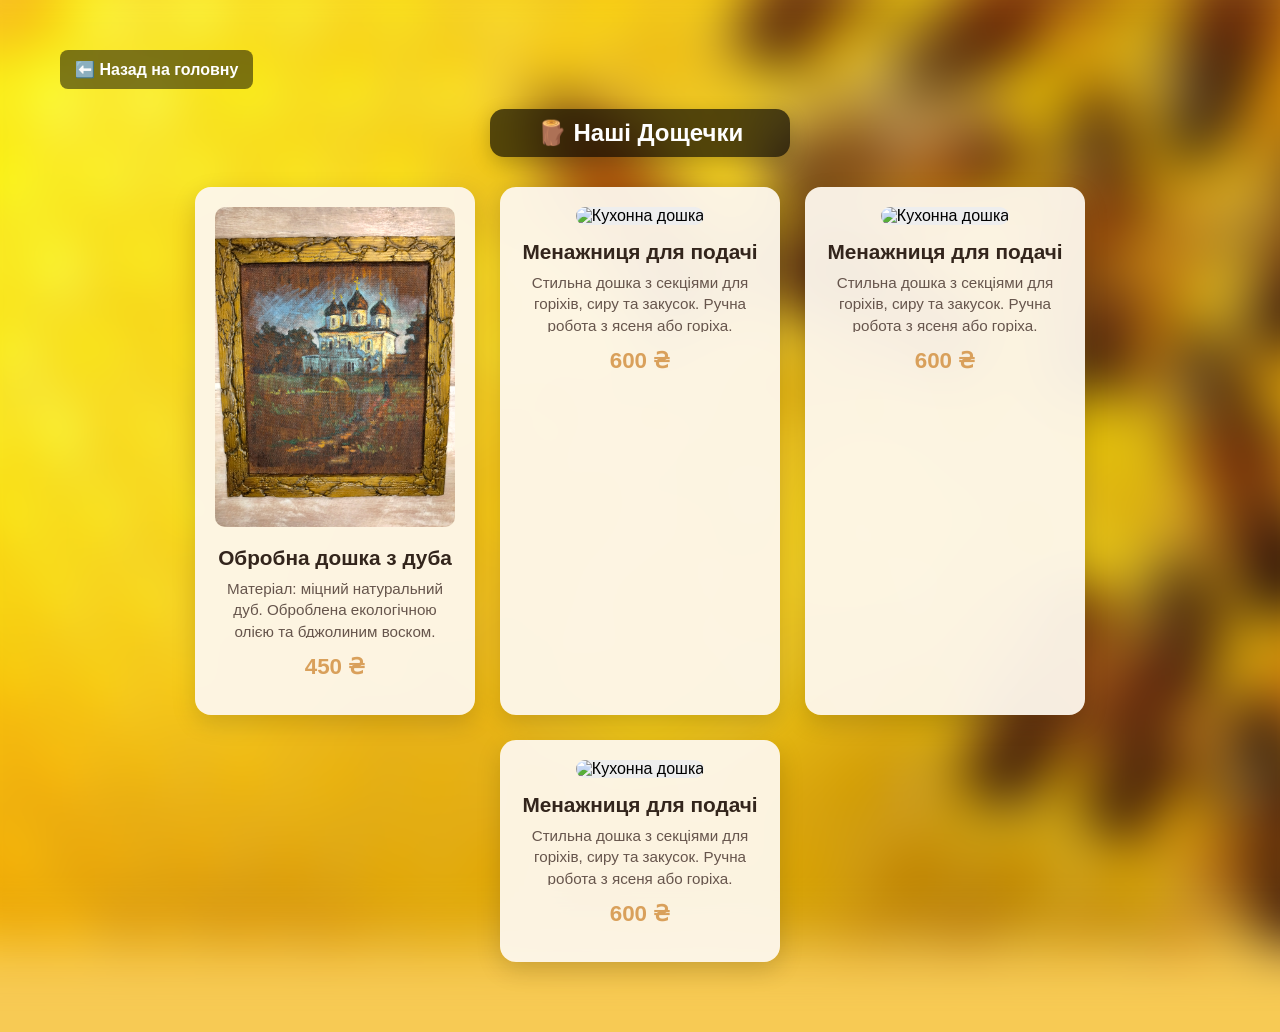
==== doshchechky.html @ 1853e490 "Add files via upload" ====
<!DOCTYPE html>
<html lang="uk">
<head>
    <meta charset="UTF-8">
    <meta name="viewport" content="width=device-width, initial-scale=1.0">
    <title>Дощечки — Майстерня Тата</title>
    <link rel="stylesheet" href="style.css">
</head>
<!-- Клас page-doshchechky підтягне правильний фон та заголовок -->
<body class="page-doshchechky">

    <div class="main-content-catalog">
        
        <!-- КНОПКА НАЗАД -->
        <div class="navigation-box">
            <a href="index.html" class="btn-back">⬅️ Назад на головну</a>
        </div>

        <!-- Заголовок сторінки -->
        <div class="title-container" style="margin: 20px auto;">
            <h1>🪵 Наші Дощечки</h1>
        </div>




        <!-- СЕТКА ДЛЯ ДОЩЕЧОК -->
        <div class="products-grid">
            
            <!-- КАРТОЧКА 1 -->
            <div class="product-card">
                <!-- Складуйте фотографії дощечок у вашу папку foto-kartin -->
                <img src="foto-kartin/k1.jpg" alt="Обробна дошка" class="product-img">
                <h3>Обробна дошка з дуба</h3>
                <p class="product-desc">Матеріал: міцний натуральний дуб. Оброблена екологічною олією та бджолиним воском. Розмір 30х20 см.</p>
                <div class="product-price">450 ₴</div>
            </div>



            <!-- КАРТОЧКА 2 -->
            <div class="product-card">
                <img src="foto-kartin/doshka2.jpg" alt="Кухонна дошка" class="product-img">
                <h3>Менажниця для подачі</h3>
                <p class="product-desc">Стильна дошка з секціями для горіхів, сиру та закусок. Ручна робота з ясеня або горіха.</p>
                <div class="product-price">600 ₴</div>
            </div>



            <!-- КАРТОЧКА 3 -->
            <div class="product-card">
                <img src="foto-kartin/doshka2.jpg" alt="Кухонна дошка" class="product-img">
                <h3>Менажниця для подачі</h3>
                <p class="product-desc">Стильна дошка з секціями для горіхів, сиру та закусок. Ручна робота з ясеня або горіха.</p>
                <div class="product-price">600 ₴</div>
            </div>


            <!-- КАРТОЧКА 4 -->
            <div class="product-card">
                <img src="foto-kartin/doshka2.jpg" alt="Кухонна дошка" class="product-img">
                <h3>Менажниця для подачі</h3>
                <p class="product-desc">Стильна дошка з секціями для горіхів, сиру та закусок. Ручна робота з ясеня або горіха.</p>
                <div class="product-price">600 ₴</div>
            </div>



        </div>

    </div>

</body>
</html>
---- style.css ----
/* Общие настройки для всего сайта */
body {
    font-family: Arial, sans-serif;
    margin: 0;
    padding: 20px;
    text-align: center;
    position: relative;
    min-height: 100vh;
    box-sizing: border-box;
    background-color: #f7ca54; 
}

/* МАГИЯ РАЗМЫТИЯ ПО БОКАМ: этот блок работает НА ВСЕХ страницах */
body::before {
    content: "";
    position: fixed;
    top: 0;
    left: 0;
    width: 100%;
    height: 100%;
    background-image: url('fon sayta2.jpg');
    background-size: cover;
    background-position: center;
    filter: blur(25px) brightness(0.8); 
    z-index: -2; 
    transform: scale(1.1); 
}

/* ИСПРАВЛЕНО: Добавляем слово body.page-main перед ::after.
   Теперь чёткая картинка по центру включится ТОЛЬКО на главной странице! */
body.page-main::after {
    content: "";
    position: fixed;
    top: 0;
    left: 50%;
    transform: translateX(-50%); 
    width: 100%; 
    height: 100%;
    background-image: url('fon sayta2.jpg');
    background-repeat: no-repeat;
    background-position: center top;
    background-size: contain; 
    z-index: -1; 
}



/* Контейнер для кнопок-категорий */
.categories-container {
    display: flex;
    flex-direction: column;
    align-items: center;
    gap: 15px; /* Отступы между кнопками */
    max-width: 400px;
    margin: 0 auto;
}

/* Красивый стиль для кнопок */
.btn-category {
    display: block;
    width: 100%;
    padding: 18px;
    background-color: #d9a05b; /* Приятный медово-деревянный цвет */
    color: white;
    text-decoration: none; /* Убираем подчеркивание текста */
    font-size: 1.2rem;
    font-weight: bold;
    border-radius: 12px;
    box-shadow: 0 4px 6px rgba(0,0,0,0.05);
    transition: background 0.2s; /* Плавное изменение цвета при наведении */
}

/* Эффект при наведении мышки на кнопку */
.btn-category:hover {
    background-color: #bf8543;
}

/* Общий контейнер для выравнивания */
.main-wrapper {
    display: flex;
    flex-direction: column;
    align-items: center;
    justify-content: center;
    min-height: 100vh;
    padding: 20px;
    box-sizing: border-box;
}

/* ОБЩИЙ СТИЛЬ ДЛЯ ПЛАШЕК И КНОПОК: Увеличили длину до 500px */
/* ЭТОТ БЛОК ТЕПЕРЬ ОТВЕЧАЕТ ТОЛЬКО ЗА ЧЕРНЫЕ ПЛАШКИ С ТЕКСТОМ */
.title-container, .subtitle-container {
    max-width: 450px; /* Оставляем плашкам с текстом их текущий размер */
    width: 100%;
    box-sizing: border-box;
}

/* А ЭТОТ НОВЫЙ БЛОК УПРАВЛЯЕТ ИСКЛЮЧИТЕЛЬНО ДЛИНОЙ КНОПОК! */
.categories-container {
    max-width: 200px; /* 👈 МЕНЯЙТЕ ЭТУ ЦИФРУ! Сделайте её больше или меньше, поменяется длина ТОЛЬКО у кнопок */
    width: 100%;
    box-sizing: border-box;
}


/* ПРЯМОКУТНИК 1: Для названия */
.title-container {
    background-color: rgba(0, 0, 0, 0.65);
    padding: 15px 25px;
    border-radius: 14px;
    margin-bottom: 12px; /* Небольшой отступ до второго прямоугольника */
    box-shadow: 0 6px 20px rgba(0, 0, 0, 0.2);
}

.title-container h1 {
    color: #ffffff;
    margin: 0;
    font-size: 2.4rem;
    text-align: center;
}

/* ПРЯМОКУТНИК 2: Для подписи */
.subtitle-container {
    background-color: rgba(0, 0, 0, 0.65);
    padding: 12px 20px;
    border-radius: 12px;
    margin-bottom: 30px; /* Отступ до начала кнопок */
    box-shadow: 0 6px 20px rgba(0, 0, 0, 0.2);
}

.subtitle-container p {
    color: #f1f1f1;
    margin: 0;
    font-size: 1.1rem;
    font-weight: normal;
    text-align: center;
}

/* Контейнер для кнопок */
.categories-container {
    display: flex;
    flex-direction: column;
    gap: 15px;
}

/* Кнопки тоже автоматически станут длиннее (500px) */
.btn-category {
    display: block;
    width: 100%;
    padding: 18px;
    background-color: rgba(217, 160, 91, 0.95);
    color: black;
    text-decoration: none;
    font-size: 1.2rem;
    font-weight: bold;
    border-radius: 12px;
    box-shadow: 0 4px 15px rgba(0,0,0,0.2);
    transition: transform 0.2s, background 0.2s;
    box-sizing: border-box;
    text-align: center;
}

.btn-category:hover {
    background-color: rgba(191, 133, 67, 1);
    transform: translateY(-2px);
}





/* --- СТИЛИ ДЛЯ СТРАНИЦ ТОВАРОВ --- */

/* Кнопка "Назад" */
.navigation-box {
    max-width: 1200px; /* 👈 Сделали рамку широкой (такой же, как у сетки с картинами) */
    width: 100%;       /* Растягиваем на всю доступную ширину */
    margin: 10px auto; /* Центрируем саму широкую рамку */
    padding: 0 20px;   /* Добавляем небольшой отступ от самого края экрана, чтобы кнопка не прилипала к монитору */
    text-align: left;  /* Прижимает кнопку к самому левому краю этой широкой рамки */
    box-sizing: border-box;
}

.btn-back {
    display: inline-block;
    color: #ffffff;
    text-decoration: none;
    font-weight: bold;
    background-color: rgba(0, 0, 0, 0.5);
    padding: 10px 15px;
    border-radius: 8px;
    transition: background 0.2s;
}
.btn-back:hover {
    background-color: rgba(0, 0, 0, 0.8);
}

/* Сетка для карточек товаров */
.products-grid {
    display: flex;
    justify-content: center;
    gap: 25px;
    flex-wrap: wrap; /* Если карточки не влезут в один ряд, они красиво перенесутся ниже */
    max-width: 1200px;
    margin: 30px auto;
    padding: 0 20px;
}

/* Сама карточка товара */
.product-card {
    background-color: rgba(253, 247, 237, 0.95); /* Белая подложка для читаемости текста */
    border-radius: 16px;
    padding: 20px;
    width: 280px;
    box-shadow: 0 8px 24px rgba(0,0,0,0.15);
    text-align: center;
    box-sizing: border-box;
}

/* Фотография внутри карточки */
.product-img {
    width: 100%;
    height: 320px;
    object-fit: cover; /* Обрезает фото под один размер, чтобы карточки не плясают по высоте */
    border-radius: 10px;
    background-color: #eee; /* Серый фон, пока картинка не загрузилась */
}

.product-card h3 {
    color: #33251c;
    margin: 15px 0 8px 0;
    font-size: 1.3rem;
}

.product-desc {
    color: #66554c;
    font-size: 0.95rem;
    line-height: 1.4;
    height: 60px; /* Фиксированная высота для описания, чтобы кнопки были на одном уровне */
    overflow: hidden;
    margin: 0 0 15px 0;
}

.product-price {
    font-size: 1.4rem;
    font-weight: bold;
    color: #d9a05b; /* Наш фирменный медовый цвет для цены */
    margin-bottom: 15px;
}

/* Кнопка заказа в карточке */
.btn-order {
    display: block;
    background-color: #24a1de; /* Цвет Telegram */
    color: white;
    padding: 12px;
    text-decoration: none;
    border-radius: 8px;
    font-weight: bold;
    box-shadow: 0 4px 10px rgba(36, 161, 222, 0.3);
    transition: background 0.2s;
}
.btn-order:hover {
    background-color: #1d82b5;
}

/* --- НАСТРОЙКА ПОЛНОСТЬЮ РАЗМЫТОГО ФОНА ДЛЯ КАТАЛОГА --- */

/* Делаем фон сплошным для страницы каталога */
body.page-catalog {
    background: #1a0f00; /* Темная подложка на случай долгой загрузки */
    margin: 0;
    padding: 0;
}

/* Создаем отдельный слой для размытия, который точно сработает везде */
body.page-catalog::before {
    content: "";
    position: fixed;
    top: 0;
    left: 0;
    width: 100%;
    height: 100%;
    background-image: url('fon sayta2.jpg'); /* 🌟 ПОСТАВЬТЕ СЮДА ТОЧНОЕ ИМЯ ВАШЕЙ КАРТИНКИ (bg.jpg или другое) */
    background-size: cover;
    background-position: center;
    background-repeat: no-repeat;
    filter: blur(20px) brightness(0.7); /* 100% размытие на всю страницу! */
    z-index: -1;
    transform: scale(1.1); /* Убирает белые края по бокам экрана */
}

/* Контейнер для контента каталога */
.main-content-catalog {
    position: relative;
    z-index: 1;
    min-height: 100vh;
    padding: 20px;
    box-sizing: border-box;
}

/* --- СВЕТЛЫЙ ФОН ДЛЯ ВСЕХ КАТАЛОГОВ СРАЗУ --- */
body.page-catalog::before,
body.page-vulyky::before,
body.page-svichky::before,
body.page-doshchechky::before,
body.page-med::before {
    /* Ставим тот же уровень яркости, который вам понравился в картинах */
    filter: blur(25px) brightness(1.0); 
}

/* НАСТРОЙКА ЗАГОЛОВКОВ ДЛЯ ВСЕХ СТРАНИЦ ТОВАРОВ (Картины, Вулики, Свечи и т.д.) */

/* 1. Управляем размером чёрной рамки вокруг надписи на всех страницах */
.page-catalog .title-container,
.page-vulyky .title-container,
.page-svichky .title-container,
.page-doshchechky .title-container,
.page-med .title-container {
    max-width: 300px;       /* ⬅️ Изменяйте эту цифру (было 450px), чтобы сделать чёрную рамку ещё короче */
    padding: 10px 18px;     /* ⬅️ Первая цифра (10px) делает плашку тоньше по высоте */
}

/* 2. Управляем размером самих букв внутри этой рамки */
.page-catalog .title-container h1,
.page-vulyky .title-container h1,
.page-svichky .title-container h1,
.page-doshchechky .title-container h1,
.page-med .title-container h1 {
    font-size: 1.5rem;      /* ⬅️ Изменяйте эту цифру (было 2rem), чтобы сделать буквы больше или меньше */
}
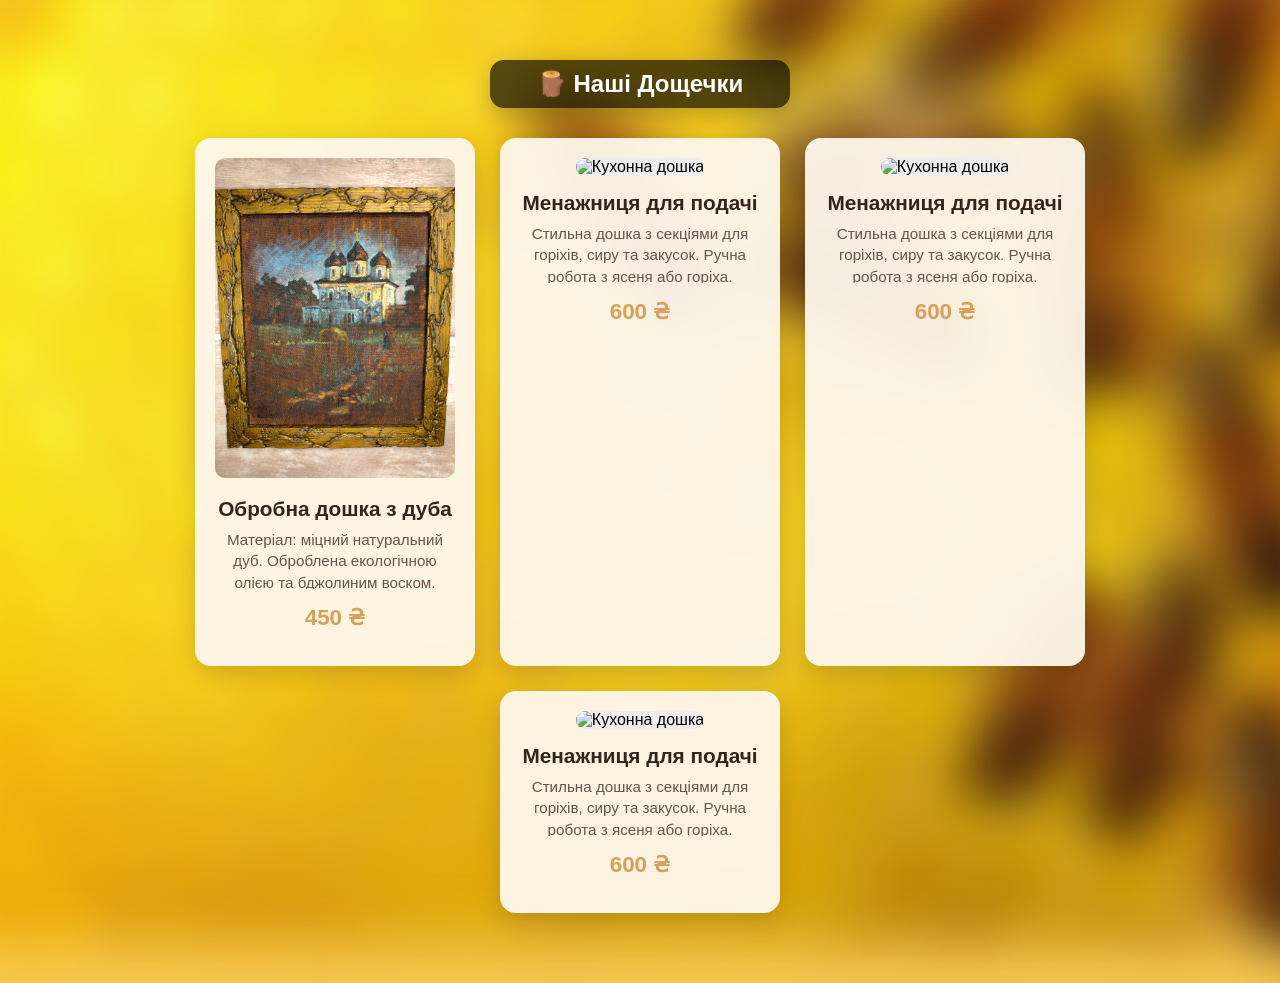
==== commit e8ac056a: "Add files via upload" ====
--- a/doshchechky.html
+++ b/doshchechky.html
@@ -3,7 +3,7 @@
 <head>
     <meta charset="UTF-8">
     <meta name="viewport" content="width=device-width, initial-scale=1.0">
-    <title>Дощечки — Майстерня Тата</title>
+    <title>Дощечки</title>
     <link rel="stylesheet" href="style.css">
 </head>
 <!-- Клас page-doshchechky підтягне правильний фон та заголовок -->
@@ -11,11 +11,7 @@
 
     <div class="main-content-catalog">
         
-        <!-- КНОПКА НАЗАД -->
-        <div class="navigation-box">
-            <a href="index.html" class="btn-back">⬅️ Назад на головну</a>
-        </div>
-
+        
         <!-- Заголовок сторінки -->
         <div class="title-container" style="margin: 20px auto;">
             <h1>🪵 Наші Дощечки</h1>
--- a/style.css
+++ b/style.css
@@ -170,29 +170,7 @@
 
 /* --- СТИЛИ ДЛЯ СТРАНИЦ ТОВАРОВ --- */
 
-/* Кнопка "Назад" */
-.navigation-box {
-    max-width: 1200px; /* 👈 Сделали рамку широкой (такой же, как у сетки с картинами) */
-    width: 100%;       /* Растягиваем на всю доступную ширину */
-    margin: 10px auto; /* Центрируем саму широкую рамку */
-    padding: 0 20px;   /* Добавляем небольшой отступ от самого края экрана, чтобы кнопка не прилипала к монитору */
-    text-align: left;  /* Прижимает кнопку к самому левому краю этой широкой рамки */
-    box-sizing: border-box;
-}
-
-.btn-back {
-    display: inline-block;
-    color: #ffffff;
-    text-decoration: none;
-    font-weight: bold;
-    background-color: rgba(0, 0, 0, 0.5);
-    padding: 10px 15px;
-    border-radius: 8px;
-    transition: background 0.2s;
-}
-.btn-back:hover {
-    background-color: rgba(0, 0, 0, 0.8);
-}
+
 
 /* Сетка для карточек товаров */
 .products-grid {
@@ -329,3 +307,152 @@
     font-size: 1.5rem;      /* ⬅️ Изменяйте эту цифру (было 2rem), чтобы сделать буквы больше или меньше */
 }
 
+
+
+/* БЛОК КОНТАКТІВ НА ГОЛОВНІЙ СТОРІНЦІ */
+.contacts-container {
+    background-color: rgba(0, 0, 0, 0.65); /* Така ж прозора чорна плашка */
+    padding: 20px;
+    border-radius: 14px;
+    margin-top: 35px; /* Відступ зверху від кнопок */
+    box-shadow: 0 6px 20px rgba(0, 0, 0, 0.2);
+    max-width: 500px; /* Така ж довжина, як у заголовків */
+    width: 100%;
+    box-sizing: border-box;
+    text-align: center;
+}
+
+/* Заголовок "Наші контакти" */
+.contacts-container h2 {
+    color: #ffffff;
+    margin: 0 0 15px 0;
+    font-size: 1.5rem;
+}
+
+/* Кожен рядок контакту */
+.contact-item {
+    color: #f1f1f1;
+    font-size: 1.1rem;
+    margin-bottom: 10px;
+}
+
+.contact-item:last-child {
+    margin-bottom: 0; /* Прибираємо відступ у останнього рядка */
+}
+
+/* Стилі для клікабельних посилань (телефон, тг, інста) */
+.contact-item a {
+    color: #f7ca54; /* Красивий медовий колір для посилань, щоб виділялися */
+    text-decoration: none;
+    font-weight: bold;
+    transition: color 0.2s;
+    margin-left: 5px;
+}
+
+.contact-item a:hover {
+    color: #ffffff; /* При наведенні мишкою посилання ставатиме білим */
+}
+
+/* Адаптація блоку контактів для телефонів */
+@media (max-width: 600px) {
+    .contacts-container {
+        margin-top: 25px;
+        padding: 15px;
+    }
+    .contacts-container h2 {
+        font-size: 1.3rem;
+    }
+    .contact-item {
+        font-size: 0.95rem;
+    }
+}
+
+
+/* НАСТРОЙКА РАЗМЕРА ИМЕННО ДЛЯ ЗАГОЛОВКА КАРТИН */
+
+/* 1. Меням длину и высоту чёрной прозрачной рамки */
+.page-catalog .title-container {
+    max-width: 550px;      /* ⬅️ Изменяйте цифру, чтобы сделать рамку длиннее или короче именно в картинах */
+    padding: 14px 22px;    /* ⬅️ Первая цифра (14px) — это высота от букв до верхнего/нижнего края плашки */
+}
+
+/* 2. Меняем размер букв внутри этой рамки */
+.page-catalog .title-container h1 {
+    font-size: 1.6rem;     /* ⬅️ Изменяйте цифру (например, 1.4rem или 1.9rem), чтобы настроить размер шрифта */
+}
+
+
+
+
+
+
+
+/* ==========================================================
+   📱 КУСОЧЕК КОДА ДЛЯ МОБИЛЬНЫХ ТЕЛЕФОНОВ
+   ========================================================== */
+
+@media (max-width: 600px) {
+    
+    /* 1. ЧИНЯМ ФОН НА ГЛАВНОЙ СТРАНИЦЕ */
+    body.page-main::after {
+        background-position: center center;
+        background-size: cover;
+    }
+
+    /* 2. НАСТРОЙКА СЕТКИ ТОВАРОВ */
+    .products-grid {
+        gap: 12px; /* Чуть увеличили зазор для аккуратности */
+        padding: 0 10px;
+    }
+
+    /* 3. КАРТОЧКА ТОВАРA (Сделали длиннее и убрали жесткие ограничения) */
+    .product-card {
+        width: calc(50% - 6px); 
+        padding: 10px; 
+        border-radius: 12px;
+        display: flex;
+        flex-direction: column;
+        justify-content: space-between; /* Выталкивает цену вниз, чтобы карточки были одной высоты */
+        box-sizing: border-box;
+    }
+
+    /* 4. ФОТОГРАФИЯ БЕЗ ОБРЕЗКИ */
+    .product-img {
+        width: 100%;
+        height: auto; /* 🌟 ИСПРАВЛЕНО: Высота подстроится сама, картинка НЕ будет обрезаться! */
+        max-height: 150px; /* Защита, чтобы слишком вертикальное фото не растянуло карточку на весь экран */
+        object-fit: contain; /* Картинка сжимается и показывается ПОЛНОСТЬЮ */
+        background-color: #fcfaf7; /* Светлый фон по бокам, если фото квадратное или узкое */
+    }
+
+    /* 5. ТЕКСТ БОЛЬШЕ НЕ ОБРЕЗАЕТСЯ */
+    .product-card h3 {
+        font-size: 0.95rem; 
+        margin: 10px 0 6px 0;
+        
+        /* 🌟 ИСПРАВЛЕНО: Убираем скрытие текста. Теперь длинное название переносится на новую строчку! */
+        white-space: normal; 
+        overflow: visible;
+        text-overflow: clip;
+        line-height: 1.2;
+    }
+
+    .product-desc {
+        font-size: 0.75rem; 
+        color: #66554c;
+        line-height: 1.3;
+        
+        /* 🌟 ИСПРАВЛЕНО: Увеличили высоту под описание и разрешили тексту дышать */
+        height: auto; 
+        min-height: 55px; /* Минимальная высота, чтобы карточки не плясали */
+        overflow: visible; 
+        margin-bottom: 10px;
+    }
+
+    /* 6. ЦЕНА */
+    .product-price {
+        font-size: 1.1rem;
+        margin-top: auto; /* Прижимает цену строго к нижнему краю карточки */
+        margin-bottom: 5px;
+    }
+}
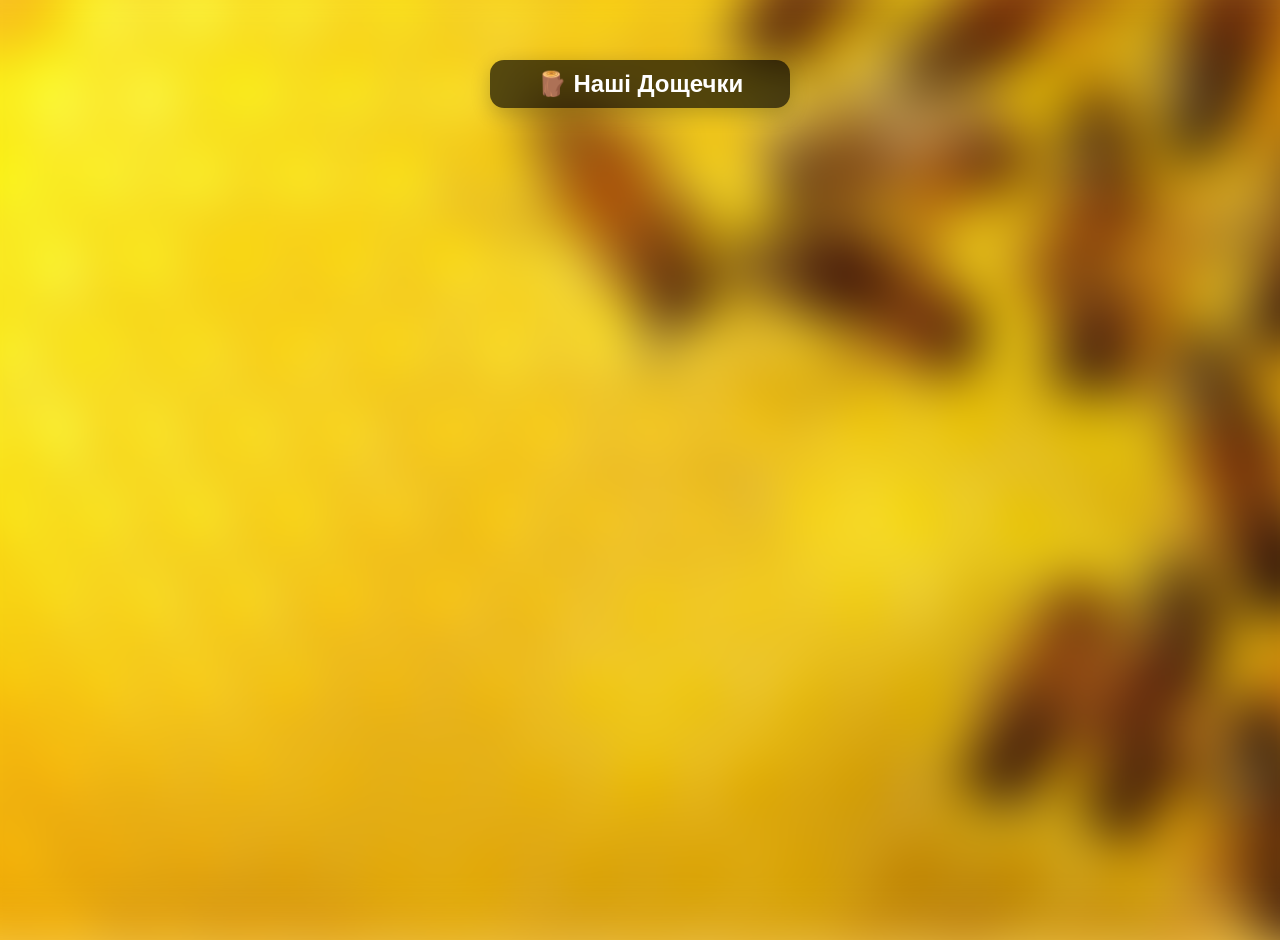
==== commit 3b5bec1d: "Add files via upload" ====
--- a/doshchechky.html
+++ b/doshchechky.html
@@ -22,45 +22,10 @@
 
         <!-- СЕТКА ДЛЯ ДОЩЕЧОК -->
         <div class="products-grid">
-            
-            <!-- КАРТОЧКА 1 -->
-            <div class="product-card">
-                <!-- Складуйте фотографії дощечок у вашу папку foto-kartin -->
-                <img src="foto-kartin/k1.jpg" alt="Обробна дошка" class="product-img">
-                <h3>Обробна дошка з дуба</h3>
-                <p class="product-desc">Матеріал: міцний натуральний дуб. Оброблена екологічною олією та бджолиним воском. Розмір 30х20 см.</p>
-                <div class="product-price">450 ₴</div>
-            </div>
+        
 
 
-
-            <!-- КАРТОЧКА 2 -->
-            <div class="product-card">
-                <img src="foto-kartin/doshka2.jpg" alt="Кухонна дошка" class="product-img">
-                <h3>Менажниця для подачі</h3>
-                <p class="product-desc">Стильна дошка з секціями для горіхів, сиру та закусок. Ручна робота з ясеня або горіха.</p>
-                <div class="product-price">600 ₴</div>
-            </div>
-
-
-
-            <!-- КАРТОЧКА 3 -->
-            <div class="product-card">
-                <img src="foto-kartin/doshka2.jpg" alt="Кухонна дошка" class="product-img">
-                <h3>Менажниця для подачі</h3>
-                <p class="product-desc">Стильна дошка з секціями для горіхів, сиру та закусок. Ручна робота з ясеня або горіха.</p>
-                <div class="product-price">600 ₴</div>
-            </div>
-
-
-            <!-- КАРТОЧКА 4 -->
-            <div class="product-card">
-                <img src="foto-kartin/doshka2.jpg" alt="Кухонна дошка" class="product-img">
-                <h3>Менажниця для подачі</h3>
-                <p class="product-desc">Стильна дошка з секціями для горіхів, сиру та закусок. Ручна робота з ясеня або горіха.</p>
-                <div class="product-price">600 ₴</div>
-            </div>
-
+            
 
 
         </div>
--- a/style.css
+++ b/style.css
@@ -201,6 +201,8 @@
     object-fit: cover; /* Обрезает фото под один размер, чтобы карточки не плясают по высоте */
     border-radius: 10px;
     background-color: #eee; /* Серый фон, пока картинка не загрузилась */
+
+    cursor: pointer; 
 }
 
 .product-card h3 {
@@ -384,6 +386,125 @@
 
 
 
+/* БЛОК ИНФОРМАЦИИ НА СТРАНИЦЕ КАРТИН */
+.info-container {
+    background-color: rgba(0, 0, 0, 0.65); /* Черная прозрачная плашка */
+    padding: 15px 20px;
+    border-radius: 14px;
+    max-width: 550px; /* Сделали чуть шире заголовка, чтобы текст красиво ложился */
+    width: 100%;
+    margin: 0 auto 30px auto; /* Центрируем и делаем отступ снизу до карточек товаров */
+    box-shadow: 0 6px 20px rgba(0, 0, 0, 0.2);
+    box-sizing: border-box;
+    text-align: left; /* Текст внутри плашки выравниваем по левому краю для удобства чтения */
+}
+
+/* Настройка строчек текста внутри инфо-блока */
+.info-container p {
+    color: #ffffff;
+    font-size: 1.05rem;
+    font-weight: normal;
+    line-height: 1.5;
+    margin: 0 0 10px 0;
+    text-shadow: none; /* Убираем тени букв, так как фон темный */
+}
+
+.info-container p:last-child {
+    margin-bottom: 0; /* Убираем лишний отступ у последней строчки */
+}
+
+/* Мобильная адаптация для инфо-блока */
+@media (max-width: 600px) {
+    .info-container {
+        max-width: 90%; /* На телефонах плашка займет почти всю ширину экрана */
+        padding: 12px 15px;
+        margin-bottom: 20px;
+    }
+    .info-container p {
+        font-size: 0.9rem; /* Чуть уменьшаем шрифт на смартфонах */
+        margin-bottom: 8px;
+    }
+}
+
+
+
+
+
+
+
+/* --- СТИЛИ ДЛЯ УВЕЛИЧЕНИЯ КАРТИНКИ (LIGHTBOX) --- */
+
+/* Темный фон на весь экран (скрыт по умолчанию) */
+.lightbox {
+    position: fixed;
+    top: 0;
+    left: 0;
+    width: 100%;
+    height: 100%;
+    background-color: rgba(0, 0, 0, 0.9); /* Черный полупрозрачный фон */
+    display: none; /* Прячем */
+    justify-content: center;
+    align-items: center;
+    z-index: 9999; /* Поверх абсолютно всего на сайте */
+    padding: 20px;
+    box-sizing: border-box;
+}
+
+/* Магия CSS: когда ссылка ведет на ID этой карточки, мы её показываем */
+.lightbox.active {
+    display: flex; 
+}
+
+/* Зона для закрытия кликом по фону */
+.lightbox-close {
+    position: absolute;
+    top: 0;
+    left: 0;
+    width: 100%;
+    height: 100%;
+    cursor: default;
+}
+
+/* Контейнер для большой картинки */
+.lightbox-content {
+    position: relative;
+    max-width: 90%;
+    max-height: 90vh;
+    display: flex;
+    justify-content: center;
+    align-items: center;
+}
+
+/* Сама большая картинка внутри окна */
+.lightbox-content img {
+    max-width: 100%;
+    max-height: 85vh;
+    object-fit: contain;
+    border-radius: 8px;
+    box-shadow: 0 10px 40px rgba(0,0,0,0.5);
+}
+
+/* Кнопка-крестик в углу */
+.lightbox-btn-close {
+    position: absolute;
+    top: -40px;
+    right: 0;
+    color: white;
+    text-decoration: none;
+    font-size: 2rem;
+    font-weight: bold;
+    transition: color 0.2s;
+}
+.lightbox-btn-close:hover {
+    color: #f7ca54; /* Медовый цвет при наведении */
+}
+
+
+
+
+
+
+
 
 
 
@@ -416,14 +537,19 @@
         box-sizing: border-box;
     }
 
-    /* 4. ФОТОГРАФИЯ БЕЗ ОБРЕЗКИ */
+        /* 4. ФОТОГРАФИЯ БЕЗ ОБРЕЗКИ */
     .product-img {
         width: 100%;
-        height: auto; /* 🌟 ИСПРАВЛЕНО: Высота подстроится сама, картинка НЕ будет обрезаться! */
-        max-height: 150px; /* Защита, чтобы слишком вертикальное фото не растянуло карточку на весь экран */
-        object-fit: contain; /* Картинка сжимается и показывается ПОЛНОСТЬЮ */
-        background-color: #fcfaf7; /* Светлый фон по бокам, если фото квадратное или узкое */
-    }
+        height: auto; 
+        
+        /* 👇 МЕНЯЕМ ТУТ: Увеличиваем лимит высоты со 150px до 200px (или больше), 
+           чтобы картинки на экране телефона раскрылись крупнее 👇 */
+        max-height: 200px; 
+        
+        object-fit: contain; 
+        background-color: #fcfaf7; 
+    }
+
 
     /* 5. ТЕКСТ БОЛЬШЕ НЕ ОБРЕЗАЕТСЯ */
     .product-card h3 {
@@ -456,3 +582,8 @@
         margin-bottom: 5px;
     }
 }
+
+
+/* ==========================================================
+   📱 КУСОЧЕК КОДА ДЛЯ МОБИЛЬНЫХ ТЕЛЕФОНОВ
+   ========================================================== */
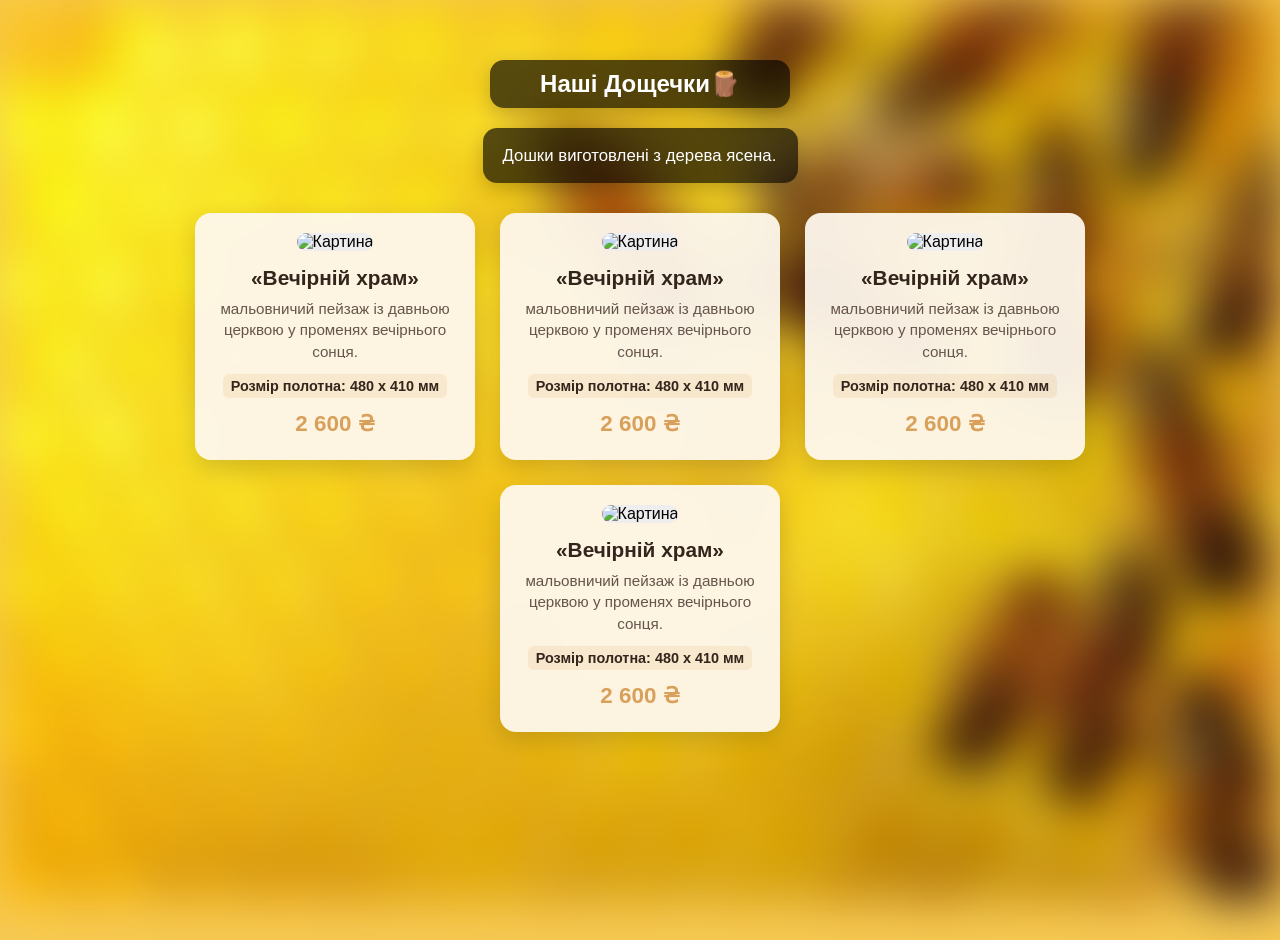
==== commit ec1c6094: "Add files via upload" ====
--- a/doshchechky.html
+++ b/doshchechky.html
@@ -14,7 +14,13 @@
         
         <!-- Заголовок сторінки -->
         <div class="title-container" style="margin: 20px auto;">
-            <h1>🪵 Наші Дощечки</h1>
+            <h1>Наші Дощечки🪵</h1>
+        </div>
+
+
+         <!-- 👇 НОВЫЙ БЛОК С ИНФОРМАЦИЕЙ 👇 -->
+        <div class="info-doshchechky">
+            <p>Дошки виготовлені з дерева ясена.</p>
         </div>
 
 
@@ -25,6 +31,225 @@
         
 
 
+          
+              <!-- КАРТОЧКА 1 -->
+<div class="product-card">
+    <img src="foto-doshchek/d1.jpg" alt="Картина" class="product-img" onclick="document.getElementById('open-d1').classList.add('active')">
+    <h3>«Вечірній храм»</h3>
+    <p class="product-desc">мальовничий пейзаж із давньою церквою у променях вечірнього сонця.</p>
+    <p class="product-size">Розмір полотна: 480 х 410 мм</p>
+    <div class="product-price">2 600 ₴</div>
+</div>
+
+
+<!-- ОКНО УВЕЛИЧЕННОЙ КАРТИНКИ  -->
+<div id="open-d1" class="lightbox">
+    <a href="javascript:void(0)" class="lightbox-close" onclick="document.getElementById('open-d1').classList.remove('active'); resetZoom('zoom-img-d1')"></a>
+    <div class="lightbox-content">
+        <div class="zoom-container">
+            <img src="foto-doshchek/d1.jpg" alt="Крупный просмотр" id="zoom-img-d1" class="zoomable-img"
+                 onwheel="zoomImage(event, this)" 
+                 onmousedown="startDrag(event, this)" 
+                 onmousemove="dragImage(event, this)" 
+                 onmouseup="endDrag(this)" 
+                 onmouseleave="endDrag(this)">
+        </div>
+    <a href="javascript:void(0)" class="lightbox-btn-close" onclick="document.getElementById('open-d1').classList.remove('active'); resetZoom('zoom-img-d1')">✕</a>
+    </div>
+</div>
+
+
+          
+
+
+           <!-- КАРТОЧКА 2 -->
+<div class="product-card">
+    <img src="foto-doshchek/d2.jpg" alt="Картина" class="product-img" onclick="document.getElementById('open-d2').classList.add('active')">
+    <h3>«Вечірній храм»</h3>
+    <p class="product-desc">мальовничий пейзаж із давньою церквою у променях вечірнього сонця.</p>
+    <p class="product-size">Розмір полотна: 480 х 410 мм</p>
+    <div class="product-price">2 600 ₴</div>
+</div>
+
+
+<!-- ОКНО УВЕЛИЧЕННОЙ КАРТИНКИ  -->
+<div id="open-d2" class="lightbox">
+    <a href="javascript:void(0)" class="lightbox-close" onclick="document.getElementById('open-d2').classList.remove('active'); resetZoom('zoom-img-d2')"></a>
+    <div class="lightbox-content">
+        <div class="zoom-container">
+            <img src="foto-doshchek/d2.jpg" alt="Крупный просмотр" id="zoom-img-d2" class="zoomable-img"
+                 onwheel="zoomImage(event, this)" 
+                 onmousedown="startDrag(event, this)" 
+                 onmousemove="dragImage(event, this)" 
+                 onmouseup="endDrag(this)" 
+                 onmouseleave="endDrag(this)">
+        </div>
+    <a href="javascript:void(0)" class="lightbox-btn-close" onclick="document.getElementById('open-d2').classList.remove('active'); resetZoom('zoom-img-d2')">✕</a>
+    </div>
+</div>
+
+
+
+
+           
+           <!-- КАРТОЧКА 3 -->
+<div class="product-card">
+    <img src="foto-doshchek/d3.jpg" alt="Картина" class="product-img" onclick="document.getElementById('open-d3').classList.add('active')">
+    <h3>«Вечірній храм»</h3>
+    <p class="product-desc">мальовничий пейзаж із давньою церквою у променях вечірнього сонця.</p>
+    <p class="product-size">Розмір полотна: 480 х 410 мм</p>
+    <div class="product-price">2 600 ₴</div>
+</div>
+
+
+<!-- ОКНО УВЕЛИЧЕННОЙ КАРТИНКИ  -->
+<div id="open-d3" class="lightbox">
+    <a href="javascript:void(0)" class="lightbox-close" onclick="document.getElementById('open-d3').classList.remove('active'); resetZoom('zoom-img-d3')"></a>
+    <div class="lightbox-content">
+        <div class="zoom-container">
+            <img src="foto-doshchek/d3.jpg" alt="Крупный просмотр" id="zoom-img-d3" class="zoomable-img"
+                 onwheel="zoomImage(event, this)" 
+                 onmousedown="startDrag(event, this)" 
+                 onmousemove="dragImage(event, this)" 
+                 onmouseup="endDrag(this)" 
+                 onmouseleave="endDrag(this)">
+        </div>
+    <a href="javascript:void(0)" class="lightbox-btn-close" onclick="document.getElementById('open-d3').classList.remove('active'); resetZoom('zoom-img-d3')">✕</a>
+    </div>
+</div>
+
+    
+
+
+   
+        <!-- КАРТОЧКА 4 -->
+<div class="product-card">
+    <img src="foto-doshchek/d4.jpg" alt="Картина" class="product-img" onclick="document.getElementById('open-d4').classList.add('active')">
+    <h3>«Вечірній храм»</h3>
+    <p class="product-desc">мальовничий пейзаж із давньою церквою у променях вечірнього сонця.</p>
+    <p class="product-size">Розмір полотна: 480 х 410 мм</p>
+    <div class="product-price">2 600 ₴</div>
+</div>
+
+
+<!-- ОКНО УВЕЛИЧЕННОЙ КАРТИНКИ  -->
+<div id="open-d4" class="lightbox">
+    <a href="javascript:void(0)" class="lightbox-close" onclick="document.getElementById('open-d4').classList.remove('active'); resetZoom('zoom-img-d4')"></a>
+    <div class="lightbox-content">
+        <div class="zoom-container">
+            <img src="foto-doshchek/d4.jpg" alt="Крупный просмотр" id="zoom-img-d4" class="zoomable-img"
+                 onwheel="zoomImage(event, this)" 
+                 onmousedown="startDrag(event, this)" 
+                 onmousemove="dragImage(event, this)" 
+                 onmouseup="endDrag(this)" 
+                 onmouseleave="endDrag(this)">
+        </div>
+    <a href="javascript:void(0)" class="lightbox-btn-close" onclick="document.getElementById('open-d4').classList.remove('active'); resetZoom('zoom-img-d4')">✕</a>
+    </div>
+</div>
+
+
+
+
+
+
+
+ <!-- 🧙‍♂️ ОБЩИЙ УМНЫЙ СКРИПТ: ЗУМ, ПЕРЕТАСКИВАНИЕ И АВТО-ЗАМОРОЗКА ФОНА -->
+    <script>
+        let isDragging = false;
+        let startX, startY;
+        let translateX = 0, translateY = 0;
+        let scale = 1;
+
+        // --- УМНАЯ АВТО-ЗАМОРОЗКА ЗАДНЕГО ФОНА БЕЗ ПОВТОРЕНИЯ КОДА ---
+        // Этот робот-наблюдатель каждую секунду смотрит, открыто ли какое-то окно.
+        // Если открыто — он сам включает .no-scroll для body, если закрыто — выключает.
+        const observer = new MutationObserver(() => {
+            const anyActiveLightbox = document.querySelector('.lightbox.active');
+            if (anyActiveLightbox) {
+                document.body.classList.add('no-scroll');
+            } else {
+                document.body.classList.remove('no-scroll');
+            }
+        });
+
+        // Включаем наблюдателя для всех лайтбоксов на странице
+        document.addEventListener("DOMContentLoaded", () => {
+            document.querySelectorAll('.lightbox').forEach(lightbox => {
+                observer.observe(lightbox, { attributes: true, attributeFilter: ['class'] });
+            });
+        });
+
+
+        // --- КОД ДЛЯ ИНТЕРАКТИВНОГО ЗУМА МЫШКОЙ ---
+        function zoomImage(e, img) {
+            e.preventDefault(); // Запрещаем стандартную прокрутку сайта
+            const zoomFactor = 0.1;
+            if (e.deltaY < 0) {
+                scale += zoomFactor; // Крутим вверх — увеличиваем
+            } else {
+                scale -= zoomFactor; // Крутим вниз — уменьшаем
+            }
+
+            scale = Math.max(1, Math.min(4, scale));
+
+            if (scale === 1) {
+                translateX = 0;
+                translateY = 0;
+                img.style.cursor = 'zoom-in';
+            } else {
+                img.style.cursor = 'grab';
+            }
+
+            img.style.transform = `scale(${scale}) translate(${translateX}px, ${translateY}px)`;
+        }
+
+        function startDrag(e, img) {
+            if (scale === 1) return;
+            isDragging = true;
+            img.style.cursor = 'grabbing';
+            startX = e.clientX - translateX;
+            startY = e.clientY - translateY;
+        }
+
+        function dragImage(e, img) {
+            if (!isDragging) return;
+            translateX = e.clientX - startX;
+            translateY = e.clientY - startY;
+            img.style.transform = `scale(${scale}) translate(${translateX / scale}px, ${translateY / scale}px)`;
+        }
+
+        function endDrag(img) {
+            if (!isDragging) return;
+            isDragging = false;
+            img.style.cursor = 'grab';
+        }
+
+        function resetZoom(imgId) {
+            const img = document.getElementById(imgId);
+            if (img) {
+                scale = 1;
+                translateX = 0;
+                translateY = 0;
+                img.style.transform = 'scale(1) translate(0px, 0px)';
+                img.style.cursor = 'zoom-in';
+            }
+        }
+    </script>
+
+
+
+
+
+
+
+
+
+
+
+
+
+
             
 
 
--- a/style.css
+++ b/style.css
@@ -10,7 +10,7 @@
     background-color: #f7ca54; 
 }
 
-/* МАГИЯ РАЗМЫТИЯ ПО БОКАМ: этот блок работает НА ВСЕХ страницах */
+/* 🪄 НАСТРОЙКА ИДЕАЛЬНО ЧЁТКОГО ФОНА НА ГЛАВНОЙ */
 body::before {
     content: "";
     position: fixed;
@@ -19,29 +19,19 @@
     width: 100%;
     height: 100%;
     background-image: url('fon sayta2.jpg');
-    background-size: cover;
-    background-position: center;
-    filter: blur(25px) brightness(0.8); 
+    background-size: cover;      /* Картинка аккуратно заполняет экран */
+    background-position: center; /* Центрируем, чтобы пчёлы были посередине */
+    background-repeat: no-repeat;
+    
+    /* 🌟 Улучшаем чёткость: убираем scale, добавляем свойства для идеального рендеринга пикселей */
+    filter: brightness(1.1);     /* Оставляем приятную яркость */
+    image-rendering: -webkit-optimize-contrast; /* Повышает чёткость в Safari/Chrome */
+    image-rendering: crisp-edges;               /* Делает детали резкими */
+    
     z-index: -2; 
-    transform: scale(1.1); 
-}
-
-/* ИСПРАВЛЕНО: Добавляем слово body.page-main перед ::after.
-   Теперь чёткая картинка по центру включится ТОЛЬКО на главной странице! */
-body.page-main::after {
-    content: "";
-    position: fixed;
-    top: 0;
-    left: 50%;
-    transform: translateX(-50%); 
-    width: 100%; 
-    height: 100%;
-    background-image: url('fon sayta2.jpg');
-    background-repeat: no-repeat;
-    background-position: center top;
-    background-size: contain; 
-    z-index: -1; 
-}
+}
+
+
 
 
 
@@ -60,6 +50,7 @@
     display: block;
     width: 100%;
     padding: 18px;
+
     background-color: #d9a05b; /* Приятный медово-деревянный цвет */
     color: white;
     text-decoration: none; /* Убираем подчеркивание текста */
@@ -68,6 +59,10 @@
     border-radius: 12px;
     box-shadow: 0 4px 6px rgba(0,0,0,0.05);
     transition: background 0.2s; /* Плавное изменение цвета при наведении */
+
+    /* 👇 ВОТ ЭТИ ДВЕ СТРОЧКИ ДОБАВЛЯЮТ НАСТРАИВАЕМУЮ ЧЁРНУЮ РАМКУ 👇 */
+    border: 3px solid rgba(0, 0, 0, 0.5); /* 3px — толщина, solid — сплошная, rgba — полупрозрачный чёрный цвет */
+    box-sizing: border-box;               /* Защищает кнопку от раздувания, рамка садится строго внутрь границ */
 }
 
 /* Эффект при наведении мышки на кнопку */
@@ -96,7 +91,7 @@
 
 /* А ЭТОТ НОВЫЙ БЛОК УПРАВЛЯЕТ ИСКЛЮЧИТЕЛЬНО ДЛИНОЙ КНОПОК! */
 .categories-container {
-    max-width: 200px; /* 👈 МЕНЯЙТЕ ЭТУ ЦИФРУ! Сделайте её больше или меньше, поменяется длина ТОЛЬКО у кнопок */
+    max-width: 240px; /* 👈 МЕНЯЙТЕ ЭТУ ЦИФРУ! Сделайте её больше или меньше, поменяется длина ТОЛЬКО у кнопок */
     width: 100%;
     box-sizing: border-box;
 }
@@ -147,7 +142,7 @@
     display: block;
     width: 100%;
     padding: 18px;
-    background-color: rgba(217, 160, 91, 0.95);
+    background-color: rgba(230, 168, 71, 0.85);
     color: black;
     text-decoration: none;
     font-size: 1.2rem;
@@ -160,7 +155,7 @@
 }
 
 .btn-category:hover {
-    background-color: rgba(191, 133, 67, 1);
+    background-color: rgba(204, 145, 51, 0.95);
     transform: translateY(-2px);
 }
 
@@ -224,24 +219,27 @@
     font-size: 1.4rem;
     font-weight: bold;
     color: #d9a05b; /* Наш фирменный медовый цвет для цены */
-    margin-bottom: 15px;
-}
-
-/* Кнопка заказа в карточке */
-.btn-order {
-    display: block;
-    background-color: #24a1de; /* Цвет Telegram */
-    color: white;
-    padding: 12px;
-    text-decoration: none;
-    border-radius: 8px;
-    font-weight: bold;
-    box-shadow: 0 4px 10px rgba(36, 161, 222, 0.3);
-    transition: background 0.2s;
-}
-.btn-order:hover {
-    background-color: #1d82b5;
-}
+    margin-bottom: 3px;
+}
+
+
+
+/* Специальный блок для размеров товаров во всех категориях */
+.product-size {
+    font-size: 0.90rem;
+    color: #33251c;      /* Тёмный аккуратный цвет */
+    font-weight: bold;   /* Сделаем жирным, чтобы бросалось в глаза */
+    margin-top: 1px;     /* Подняли плашечку повыше к описанию */
+    margin-bottom: 12px;  /* Оттолкнули цену снизу, чтобы не слипалась */
+    background-color: rgba(217, 160, 91, 0.15); /* Нежная медовая подложка */
+    padding: 4px 8px;
+    border-radius: 6px;
+    display: inline-block; /* Плашка будет по размеру текста */
+}
+
+
+
+
 
 /* --- НАСТРОЙКА ПОЛНОСТЬЮ РАЗМЫТОГО ФОНА ДЛЯ КАТАЛОГА --- */
 
@@ -313,12 +311,12 @@
 
 /* БЛОК КОНТАКТІВ НА ГОЛОВНІЙ СТОРІНЦІ */
 .contacts-container {
-    background-color: rgba(0, 0, 0, 0.65); /* Така ж прозора чорна плашка */
+    background-color: rgba(0, 0, 0, 0.61); /* Така ж прозора чорна плашка */
     padding: 20px;
     border-radius: 14px;
     margin-top: 35px; /* Відступ зверху від кнопок */
     box-shadow: 0 6px 20px rgba(0, 0, 0, 0.2);
-    max-width: 500px; /* Така ж довжина, як у заголовків */
+    max-width: 400px; /* Така ж довжина, як у заголовків */
     width: 100%;
     box-sizing: border-box;
     text-align: center;
@@ -386,45 +384,7 @@
 
 
 
-/* БЛОК ИНФОРМАЦИИ НА СТРАНИЦЕ КАРТИН */
-.info-container {
-    background-color: rgba(0, 0, 0, 0.65); /* Черная прозрачная плашка */
-    padding: 15px 20px;
-    border-radius: 14px;
-    max-width: 550px; /* Сделали чуть шире заголовка, чтобы текст красиво ложился */
-    width: 100%;
-    margin: 0 auto 30px auto; /* Центрируем и делаем отступ снизу до карточек товаров */
-    box-shadow: 0 6px 20px rgba(0, 0, 0, 0.2);
-    box-sizing: border-box;
-    text-align: left; /* Текст внутри плашки выравниваем по левому краю для удобства чтения */
-}
-
-/* Настройка строчек текста внутри инфо-блока */
-.info-container p {
-    color: #ffffff;
-    font-size: 1.05rem;
-    font-weight: normal;
-    line-height: 1.5;
-    margin: 0 0 10px 0;
-    text-shadow: none; /* Убираем тени букв, так как фон темный */
-}
-
-.info-container p:last-child {
-    margin-bottom: 0; /* Убираем лишний отступ у последней строчки */
-}
-
-/* Мобильная адаптация для инфо-блока */
-@media (max-width: 600px) {
-    .info-container {
-        max-width: 90%; /* На телефонах плашка займет почти всю ширину экрана */
-        padding: 12px 15px;
-        margin-bottom: 20px;
-    }
-    .info-container p {
-        font-size: 0.9rem; /* Чуть уменьшаем шрифт на смартфонах */
-        margin-bottom: 8px;
-    }
-}
+
 
 
 
@@ -501,6 +461,131 @@
 
 
 
+/* --- ИНТЕРАКТИВНЫЙ ЗУМ ДЛЯ КОМПЬЮТЕРОВ --- */
+
+/* Контейнер-рамка, удерживающий картинку */
+.zoom-container {
+    overflow: hidden; /* Прячем части картинки, которые выходят за рамки при приближении */
+    display: flex;
+    justify-content: center;
+    align-items: center;
+    max-width: 100%;
+    max-height: 85vh;
+    position: relative;
+}
+
+/* Сама увеличиваемая картинка */
+.zoomable-img {
+    max-width: 100%;
+    max-height: 85vh;
+    object-fit: contain;
+    border-radius: 8px;
+    box-shadow: 0 10px 40px rgba(0,0,0,0.5);
+    transition: transform 0.05s ease-out; /* Плавное увеличение */
+    cursor: zoom-in; /* Иконка лупы при наведении */
+    transform-origin: center center;
+    position: relative;
+    user-select: none; /* Запрещаем выделять картинку как текст при перетаскивании */
+    -webkit-user-drag: none;
+}
+
+
+/* Блокировка прокрутки сайта на заднем плане */
+body.no-scroll {
+    overflow: hidden; /* Замораживает страницу, убирая полосу прокрутки */
+}
+
+
+
+
+
+/* --- ОТДЕЛЬНЫЕ НАСТРОЙКИ ДЛЯ КАЖДОЙ КАТЕГОРИИ (Компьютерная версия) --- */
+
+/* 🖼️ 1. Настройка инфо-блока для КАРТИН */
+.info-kartiny {
+    background-color: rgba(0, 0, 0, 0.65);
+    padding: 15px 20px;
+    border-radius: 14px;
+    width: 100%;
+    margin: 0 auto 30px auto;
+    box-shadow: 0 6px 20px rgba(0, 0, 0, 0.2);
+    box-sizing: border-box;
+    text-align: left;
+    
+    max-width: 550px; /* ⬅️ МЕНЯЙ ТУТ ДЛИНУ ТОЛЬКО ДЛЯ КАРТИН */
+}
+
+/* 🪵 2. Настройка инфо-блока для ДОЩЕЧЕК */
+.info-doshchechky {
+    background-color: rgba(0, 0, 0, 0.65);
+    padding: 15px 20px;
+    border-radius: 14px;
+    width: 100%;
+    margin: 0 auto 30px auto;
+    box-shadow: 0 6px 20px rgba(0, 0, 0, 0.2);
+    box-sizing: border-box;
+    text-align: left;
+    
+    max-width: 315px; /* ⬅️ МЕНЯЙ ТУТ ДЛИНУ ТОЛЬКО ДЛЯ ДОЩЕЧЕК */
+}
+
+/* 🕯️ 3. Настройка инфо-блока для СВЕЧЕЙ */
+.info-svichky {
+    background-color: rgba(0, 0, 0, 0.65);
+    padding: 15px 20px;
+    border-radius: 14px;
+    width: 100%;
+    margin: 0 auto 30px auto;
+    box-shadow: 0 6px 20px rgba(0, 0, 0, 0.2);
+    box-sizing: border-box;
+    text-align: left;
+    
+    max-width: 420px; /* ⬅️ МЕНЯЙ ТУТ ДЛИНУ ТОЛЬКО ДЛЯ СВЕЧЕЙ */
+}
+
+/* 🍯 4. Настройка инфо-блока для МЁДА */
+.info-med {
+    background-color: rgba(0, 0, 0, 0.65);
+    padding: 15px 20px;
+    border-radius: 14px;
+    width: 100%;
+    margin: 0 auto 30px auto;
+    box-shadow: 0 6px 20px rgba(0, 0, 0, 0.2);
+    box-sizing: border-box;
+    text-align: left;
+    
+    max-width: 450px; /* ⬅️ МЕНЯЙ ТУТ ДЛИНУ ТОЛЬКО ДЛЯ МЁДА */
+}
+
+/* 🐝 5. Настройка инфо-блока для УЛЬЕВ */
+.info-vulyky {
+    background-color: rgba(0, 0, 0, 0.65);
+    padding: 15px 20px;
+    border-radius: 14px;
+    width: 100%;
+    margin: 0 auto 30px auto;
+    box-shadow: 0 6px 20px rgba(0, 0, 0, 0.2);
+    box-sizing: border-box;
+    text-align: left;
+    
+    max-width: 500px; /* ⬅️ МЕНЯЙ ТУТ ДЛИНУ ТОЛЬКО ДЛЯ УЛЬЕВ */
+}
+
+/* Универсальная настройка текста для ВСЕХ инфо-блоков сайта */
+.info-kartiny p, .info-doshchechky p, .info-svichky p, .info-med p, .info-vulyky p {
+    color: #ffffff;
+    font-size: 1.05rem;
+    font-weight: normal;
+    line-height: 1.5;
+    margin: 0 0 10px 0;
+}
+.info-kartiny p:last-child, .info-doshchechky p:last-child, .info-svichky p:last-child, .info-med p:last-child, .info-vulyky p:last-child {
+    margin-bottom: 0;
+}
+
+
+
+
 
 
 
@@ -526,14 +611,13 @@
         padding: 0 10px;
     }
 
-    /* 3. КАРТОЧКА ТОВАРA (Сделали длиннее и убрали жесткие ограничения) */
+    /* 3. КАРТОЧКА ТОВАРА — теперь она строго контролирует положение элементов */
     .product-card {
         width: calc(50% - 6px); 
         padding: 10px; 
         border-radius: 12px;
         display: flex;
         flex-direction: column;
-        justify-content: space-between; /* Выталкивает цену вниз, чтобы карточки были одной высоты */
         box-sizing: border-box;
     }
 
@@ -551,36 +635,80 @@
     }
 
 
-    /* 5. ТЕКСТ БОЛЬШЕ НЕ ОБРЕЗАЕТСЯ */
-    .product-card h3 {
-        font-size: 0.95rem; 
-        margin: 10px 0 6px 0;
-        
-        /* 🌟 ИСПРАВЛЕНО: Убираем скрытие текста. Теперь длинное название переносится на новую строчку! */
-        white-space: normal; 
-        overflow: visible;
-        text-overflow: clip;
-        line-height: 1.2;
-    }
-
+    /* 5. ОПИСАНИЕ — теперь оно само растягивается под текст, сколько бы его ни было */
     .product-desc {
         font-size: 0.75rem; 
         color: #66554c;
         line-height: 1.3;
         
-        /* 🌟 ИСПРАВЛЕНО: Увеличили высоту под описание и разрешили тексту дышать */
+        
         height: auto; 
-        min-height: 55px; /* Минимальная высота, чтобы карточки не плясали */
         overflow: visible; 
-        margin-bottom: 10px;
-    }
-
-    /* 6. ЦЕНА */
+        
+        /* 🌟 Делаем аккуратный фиксированный зазор снизу до рамки размера */
+        margin-bottom: 10px; 
+    }
+
+    /* 📱 Исправляем плашку размера на телефонах — теперь она идеально выравнивает карточки */
+    .product-size {
+        font-size: 0.6rem;      
+        padding: 3px 6px;       
+        align-self: center;     
+        
+        /* 🌟 УМНАЯ ПРУЖИНА: она автоматически посчитает, сколько места занял текст описания, 
+           и ровно на эту разницу отодвинет рамку размера вниз, удерживая все рамки на одной линии! */
+        margin-top: auto;        
+        margin-bottom: 5px;     
+        
+        background-color: rgba(217, 160, 91, 0.15); 
+        border-radius: 6px;
+        display: inline-block; 
+        word-break: normal;     
+    }
+
+
+    /* 6. ЦЕНА — просто аккуратно стоит в самом низу */
     .product-price {
         font-size: 1.1rem;
-        margin-top: auto; /* Прижимает цену строго к нижнему краю карточки */
+        margin-top: 0; 
         margin-bottom: 5px;
     }
+
+
+
+        /* 🌟 НАСТРОЙКА НАЗВАНИЙ НА ТЕЛЕФОНЕ — ТЕПЕРЬ ОНИ НА ОДНОМ УРОВНЕ */
+    .product-card h3 {
+        font-size: 0.90rem;   /* Аккуратный размер шрифта */
+        margin-top: 8px;     
+        margin-bottom: 4px;  
+        line-height: 1.2;    
+        
+        /* 👇 ФИКСИРУЕМ ВЫСОТУ НАЗВАНИЯ (под 2 строчки текста) 👇 */
+        height: 34px;        /* Теперь даже короткое название займет место как длинное */
+        display: flex;       /* Центрируем текст внутри этого пространства */
+        align-items: center; 
+        justify-content: center;
+        overflow: hidden;    
+    }
+
+
+
+           /* 📱 Мобильная адаптация для вообще всех инфо-блоков сайта */
+    .info-kartiny, .info-doshchechky, .info-svichky, .info-med, .info-vulyky {
+        max-width: 90% !important; 
+        padding: 12px 15px;
+        margin-bottom: 20px;
+    }
+    .info-kartiny p, .info-doshchechky p, .info-svichky p, .info-med p, .info-vulyky p {
+        font-size: 0.9rem; 
+        margin-bottom: 8px;
+    }
+
+
+
+
+
+    
 }
 
 
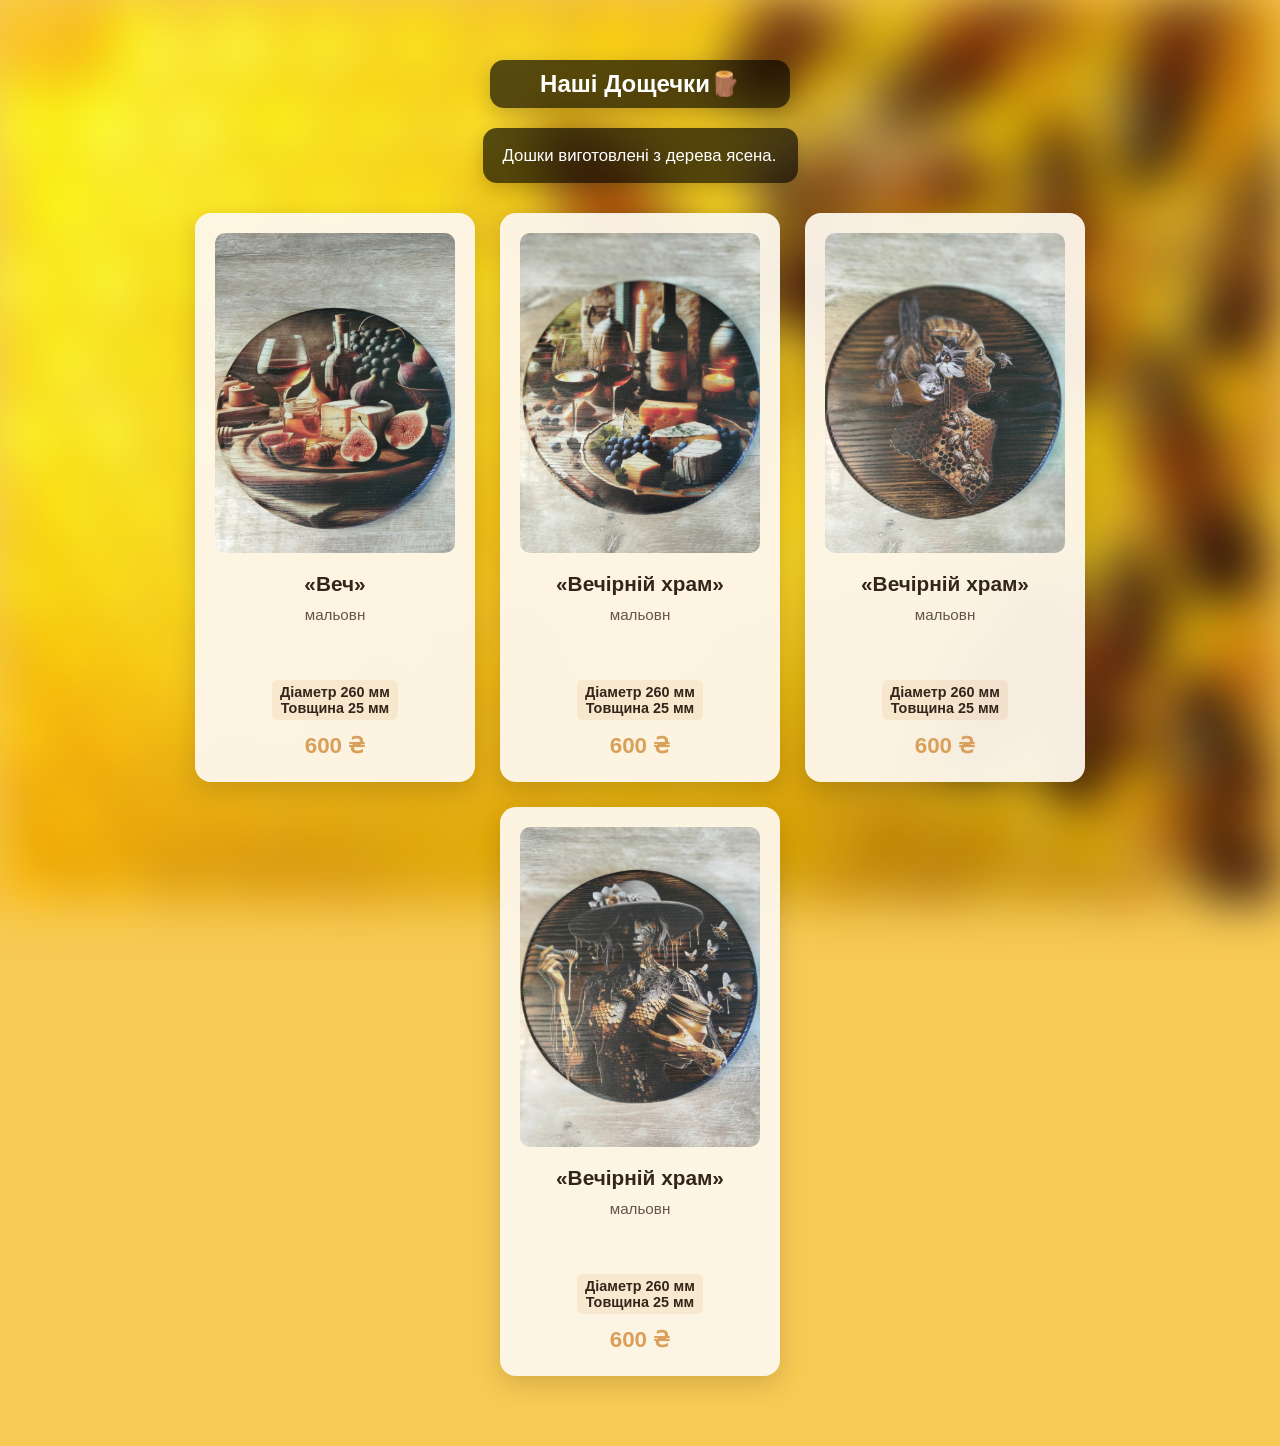
==== commit dba6bcf4: "Add files via upload" ====
--- a/doshchechky.html
+++ b/doshchechky.html
@@ -35,10 +35,15 @@
               <!-- КАРТОЧКА 1 -->
 <div class="product-card">
     <img src="foto-doshchek/d1.jpg" alt="Картина" class="product-img" onclick="document.getElementById('open-d1').classList.add('active')">
-    <h3>«Вечірній храм»</h3>
-    <p class="product-desc">мальовничий пейзаж із давньою церквою у променях вечірнього сонця.</p>
-    <p class="product-size">Розмір полотна: 480 х 410 мм</p>
-    <div class="product-price">2 600 ₴</div>
+    <h3>«Веч»</h3>
+    <p class="product-desc">мальовн</p>
+    <p class="product-size">
+    Діаметр 260 мм
+    <br> 
+    Товщина 25 мм
+</p>
+
+    <div class="product-price">600 ₴</div>
 </div>
 
 
@@ -66,9 +71,14 @@
 <div class="product-card">
     <img src="foto-doshchek/d2.jpg" alt="Картина" class="product-img" onclick="document.getElementById('open-d2').classList.add('active')">
     <h3>«Вечірній храм»</h3>
-    <p class="product-desc">мальовничий пейзаж із давньою церквою у променях вечірнього сонця.</p>
-    <p class="product-size">Розмір полотна: 480 х 410 мм</p>
-    <div class="product-price">2 600 ₴</div>
+    <p class="product-desc">мальовн</p>
+    <p class="product-size">
+    Діаметр 260 мм
+    <br> 
+    Товщина 25 мм
+</p>
+
+    <div class="product-price">600 ₴</div>
 </div>
 
 
@@ -96,9 +106,14 @@
 <div class="product-card">
     <img src="foto-doshchek/d3.jpg" alt="Картина" class="product-img" onclick="document.getElementById('open-d3').classList.add('active')">
     <h3>«Вечірній храм»</h3>
-    <p class="product-desc">мальовничий пейзаж із давньою церквою у променях вечірнього сонця.</p>
-    <p class="product-size">Розмір полотна: 480 х 410 мм</p>
-    <div class="product-price">2 600 ₴</div>
+    <p class="product-desc">мальовн</p>
+    <p class="product-size">
+    Діаметр 260 мм
+    <br> 
+    Товщина 25 мм
+</p>
+
+    <div class="product-price">600 ₴</div>
 </div>
 
 
@@ -126,9 +141,14 @@
 <div class="product-card">
     <img src="foto-doshchek/d4.jpg" alt="Картина" class="product-img" onclick="document.getElementById('open-d4').classList.add('active')">
     <h3>«Вечірній храм»</h3>
-    <p class="product-desc">мальовничий пейзаж із давньою церквою у променях вечірнього сонця.</p>
-    <p class="product-size">Розмір полотна: 480 х 410 мм</p>
-    <div class="product-price">2 600 ₴</div>
+    <p class="product-desc">мальовн</p>
+    <p class="product-size">
+    Діаметр 260 мм
+    <br> 
+    Товщина 25 мм
+</p>
+
+    <div class="product-price">600 ₴</div>
 </div>
 
 
--- a/style.css
+++ b/style.css
@@ -693,15 +693,26 @@
 
 
 
-           /* 📱 Мобильная адаптация для вообще всех инфо-блоков сайта */
+             /* 📱 ИДЕАЛЬНАЯ мобильная адаптация для вообще всех инфо-блоков сайта */
     .info-kartiny, .info-doshchechky, .info-svichky, .info-med, .info-vulyky {
-        max-width: 90% !important; 
-        padding: 12px 15px;
-        margin-bottom: 20px;
-    }
+        width: calc(100% - 20px) !important; /* Умный расчет: плашка займет всю ширину за вычетом аккуратных полей по бокам */
+        max-width: 400px !important;         /* Ограничиваем максимальную ширину на смартфонах, чтобы плашка не выглядела огромной коровьей шкурой */
+        padding: 14px 16px !important;       /* Внутренние отступы: чуть больше сверху/снизу и аккуратно по бокам */
+        margin: 0 auto 20px auto !important; /* Центрируем строго по центру экрана телефона и даем отступ вниз до товаров */
+        box-shadow: 0 4px 15px rgba(0, 0, 0, 0.2) !important;
+        border-radius: 12px !important;      /* Слегка уменьшаем скругление углов для мобильных экранов */
+    }
+
+    /* Настройка текста внутри инфо-блоков на телефоне */
     .info-kartiny p, .info-doshchechky p, .info-svichky p, .info-med p, .info-vulyky p {
-        font-size: 0.9rem; 
-        margin-bottom: 8px;
+        font-size: 0.9rem !important;        /* Комфортный размер шрифта для чтения с экрана телефона */
+        line-height: 1.4 !important;         /* Расстояние между строчками, чтобы текст не слипался */
+        margin-bottom: 8px !important; 
+        text-align: center !important;       /* 🌟 СЕКРЕТНЫЙ ПРИЕМ: На телефонах короткий текст (в одну-две строчки) смотрится в сто раз красивее, если он выровнен по центру, а не по левому краю! */
+    }
+
+    .info-kartiny p:last-child, .info-doshchechky p:last-child, .info-svichky p:last-child, .info-med p:last-child, .info-vulyky p:last-child {
+        margin-bottom: 0 !important;
     }
 
 
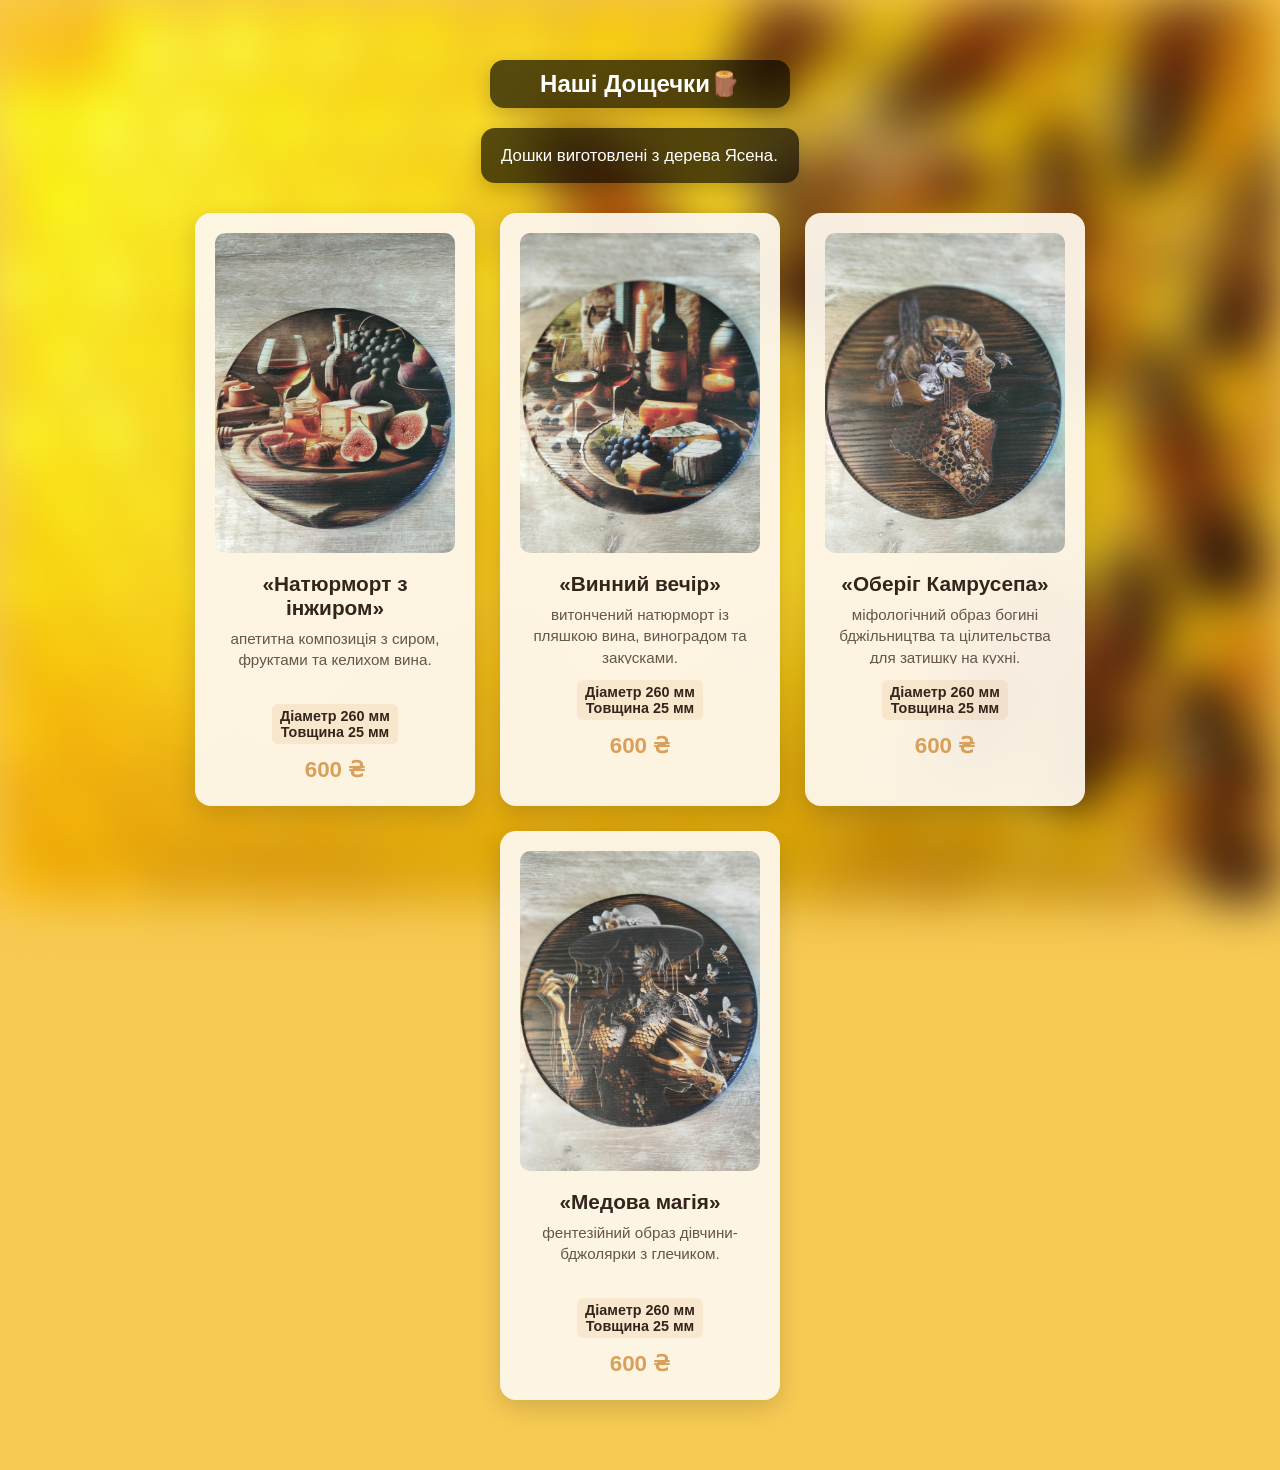
==== commit 59507e8b: "Add files via upload" ====
--- a/doshchechky.html
+++ b/doshchechky.html
@@ -20,7 +20,7 @@
 
          <!-- 👇 НОВЫЙ БЛОК С ИНФОРМАЦИЕЙ 👇 -->
         <div class="info-doshchechky">
-            <p>Дошки виготовлені з дерева ясена.</p>
+            <p>Дошки виготовлені з дерева Ясена.</p>
         </div>
 
 
@@ -35,8 +35,8 @@
               <!-- КАРТОЧКА 1 -->
 <div class="product-card">
     <img src="foto-doshchek/d1.jpg" alt="Картина" class="product-img" onclick="document.getElementById('open-d1').classList.add('active')">
-    <h3>«Веч»</h3>
-    <p class="product-desc">мальовн</p>
+    <h3>«Натюрморт з інжиром»</h3>
+    <p class="product-desc">апетитна композиція з сиром, фруктами та келихом вина.</p>
     <p class="product-size">
     Діаметр 260 мм
     <br> 
@@ -70,8 +70,8 @@
            <!-- КАРТОЧКА 2 -->
 <div class="product-card">
     <img src="foto-doshchek/d2.jpg" alt="Картина" class="product-img" onclick="document.getElementById('open-d2').classList.add('active')">
-    <h3>«Вечірній храм»</h3>
-    <p class="product-desc">мальовн</p>
+    <h3>«Винний вечір»</h3>
+    <p class="product-desc">витончений натюрморт із пляшкою вина, виноградом та закусками.</p>
     <p class="product-size">
     Діаметр 260 мм
     <br> 
@@ -105,8 +105,8 @@
            <!-- КАРТОЧКА 3 -->
 <div class="product-card">
     <img src="foto-doshchek/d3.jpg" alt="Картина" class="product-img" onclick="document.getElementById('open-d3').classList.add('active')">
-    <h3>«Вечірній храм»</h3>
-    <p class="product-desc">мальовн</p>
+    <h3>«Оберіг Камрусепа»</h3>
+    <p class="product-desc">міфологічний образ богині бджільництва та цілительства для затишку на кухні.</p>
     <p class="product-size">
     Діаметр 260 мм
     <br> 
@@ -140,8 +140,8 @@
         <!-- КАРТОЧКА 4 -->
 <div class="product-card">
     <img src="foto-doshchek/d4.jpg" alt="Картина" class="product-img" onclick="document.getElementById('open-d4').classList.add('active')">
-    <h3>«Вечірній храм»</h3>
-    <p class="product-desc">мальовн</p>
+    <h3>«Медова магія»</h3>
+    <p class="product-desc">фентезійний образ дівчини-бджолярки з глечиком.</p>
     <p class="product-size">
     Діаметр 260 мм
     <br> 
--- a/style.css
+++ b/style.css
@@ -526,7 +526,7 @@
     box-sizing: border-box;
     text-align: left;
     
-    max-width: 315px; /* ⬅️ МЕНЯЙ ТУТ ДЛИНУ ТОЛЬКО ДЛЯ ДОЩЕЧЕК */
+    max-width: 318px; /* ⬅️ МЕНЯЙ ТУТ ДЛИНУ ТОЛЬКО ДЛЯ ДОЩЕЧЕК */
 }
 
 /* 🕯️ 3. Настройка инфо-блока для СВЕЧЕЙ */
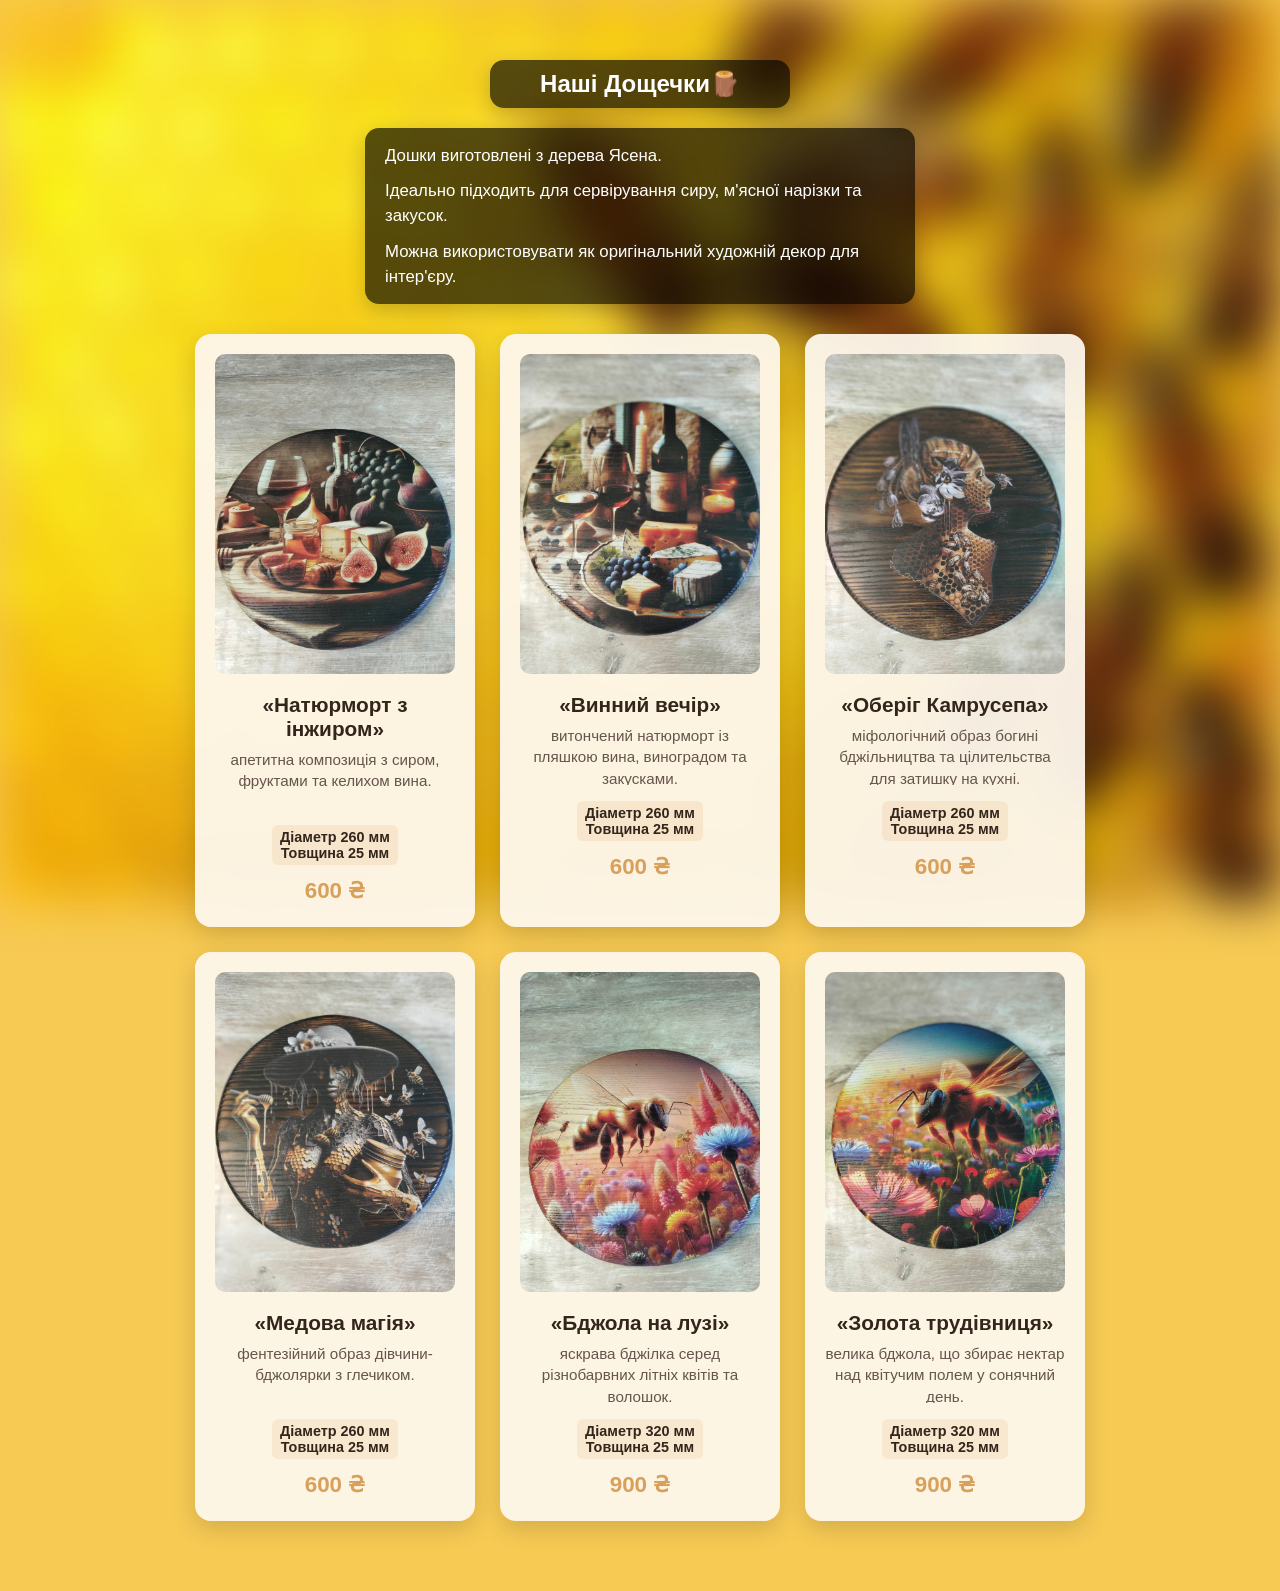
==== commit 9defc858: "Add files via upload" ====
--- a/doshchechky.html
+++ b/doshchechky.html
@@ -21,6 +21,8 @@
          <!-- 👇 НОВЫЙ БЛОК С ИНФОРМАЦИЕЙ 👇 -->
         <div class="info-doshchechky">
             <p>Дошки виготовлені з дерева Ясена.</p>
+            <p>Ідеально підходить для сервірування сиру, м'ясної нарізки та закусок.</p>
+            <p>Можна використовувати як оригінальний художній декор для інтер'єру.</p>
         </div>
 
 
@@ -167,6 +169,77 @@
     <a href="javascript:void(0)" class="lightbox-btn-close" onclick="document.getElementById('open-d4').classList.remove('active'); resetZoom('zoom-img-d4')">✕</a>
     </div>
 </div>
+
+
+
+
+            <!-- КАРТОЧКА 5 -->
+<div class="product-card">
+    <img src="foto-doshchek/d5.jpg" alt="Картина" class="product-img" onclick="document.getElementById('open-d5').classList.add('active')">
+    <h3>«Бджола на лузі»</h3>
+    <p class="product-desc">яскрава бджілка серед різнобарвних літніх квітів та волошок.</p>
+    <p class="product-size">
+    Діаметр 320 мм
+    <br> 
+    Товщина 25 мм
+</p>
+
+    <div class="product-price">900 ₴</div>
+</div>
+
+
+<!-- ОКНО УВЕЛИЧЕННОЙ КАРТИНКИ  -->
+<div id="open-d5" class="lightbox">
+    <a href="javascript:void(0)" class="lightbox-close" onclick="document.getElementById('open-d5').classList.remove('active'); resetZoom('zoom-img-d5')"></a>
+    <div class="lightbox-content">
+        <div class="zoom-container">
+            <img src="foto-doshchek/d5.jpg" alt="Крупный просмотр" id="zoom-img-d5" class="zoomable-img"
+                 onwheel="zoomImage(event, this)" 
+                 onmousedown="startDrag(event, this)" 
+                 onmousemove="dragImage(event, this)" 
+                 onmouseup="endDrag(this)" 
+                 onmouseleave="endDrag(this)">
+        </div>
+    <a href="javascript:void(0)" class="lightbox-btn-close" onclick="document.getElementById('open-d5').classList.remove('active'); resetZoom('zoom-img-d5')">✕</a>
+    </div>
+</div>
+
+
+
+              <!-- КАРТОЧКА 6 -->
+<div class="product-card">
+    <img src="foto-doshchek/d6.jpg" alt="Картина" class="product-img" onclick="document.getElementById('open-d6').classList.add('active')">
+    <h3>«Золота трудівниця»</h3>
+    <p class="product-desc">велика бджола, що збирає нектар над квітучим полем у сонячний день.</p>
+    <p class="product-size">
+    Діаметр 320 мм
+    <br> 
+    Товщина 25 мм
+</p>
+
+    <div class="product-price">900 ₴</div>
+</div>
+
+
+<!-- ОКНО УВЕЛИЧЕННОЙ КАРТИНКИ  -->
+<div id="open-d6" class="lightbox">
+    <a href="javascript:void(0)" class="lightbox-close" onclick="document.getElementById('open-d6').classList.remove('active'); resetZoom('zoom-img-d6')"></a>
+    <div class="lightbox-content">
+        <div class="zoom-container">
+            <img src="foto-doshchek/d6.jpg" alt="Крупный просмотр" id="zoom-img-d4" class="zoomable-img"
+                 onwheel="zoomImage(event, this)" 
+                 onmousedown="startDrag(event, this)" 
+                 onmousemove="dragImage(event, this)" 
+                 onmouseup="endDrag(this)" 
+                 onmouseleave="endDrag(this)">
+        </div>
+    <a href="javascript:void(0)" class="lightbox-btn-close" onclick="document.getElementById('open-d6').classList.remove('active'); resetZoom('zoom-img-d6')">✕</a>
+    </div>
+</div>
+
+              
+
+
 
 
 
--- a/style.css
+++ b/style.css
@@ -526,7 +526,7 @@
     box-sizing: border-box;
     text-align: left;
     
-    max-width: 318px; /* ⬅️ МЕНЯЙ ТУТ ДЛИНУ ТОЛЬКО ДЛЯ ДОЩЕЧЕК */
+    max-width: 550px; /* ⬅️ МЕНЯЙ ТУТ ДЛИНУ ТОЛЬКО ДЛЯ ДОЩЕЧЕК */
 }
 
 /* 🕯️ 3. Настройка инфо-блока для СВЕЧЕЙ */
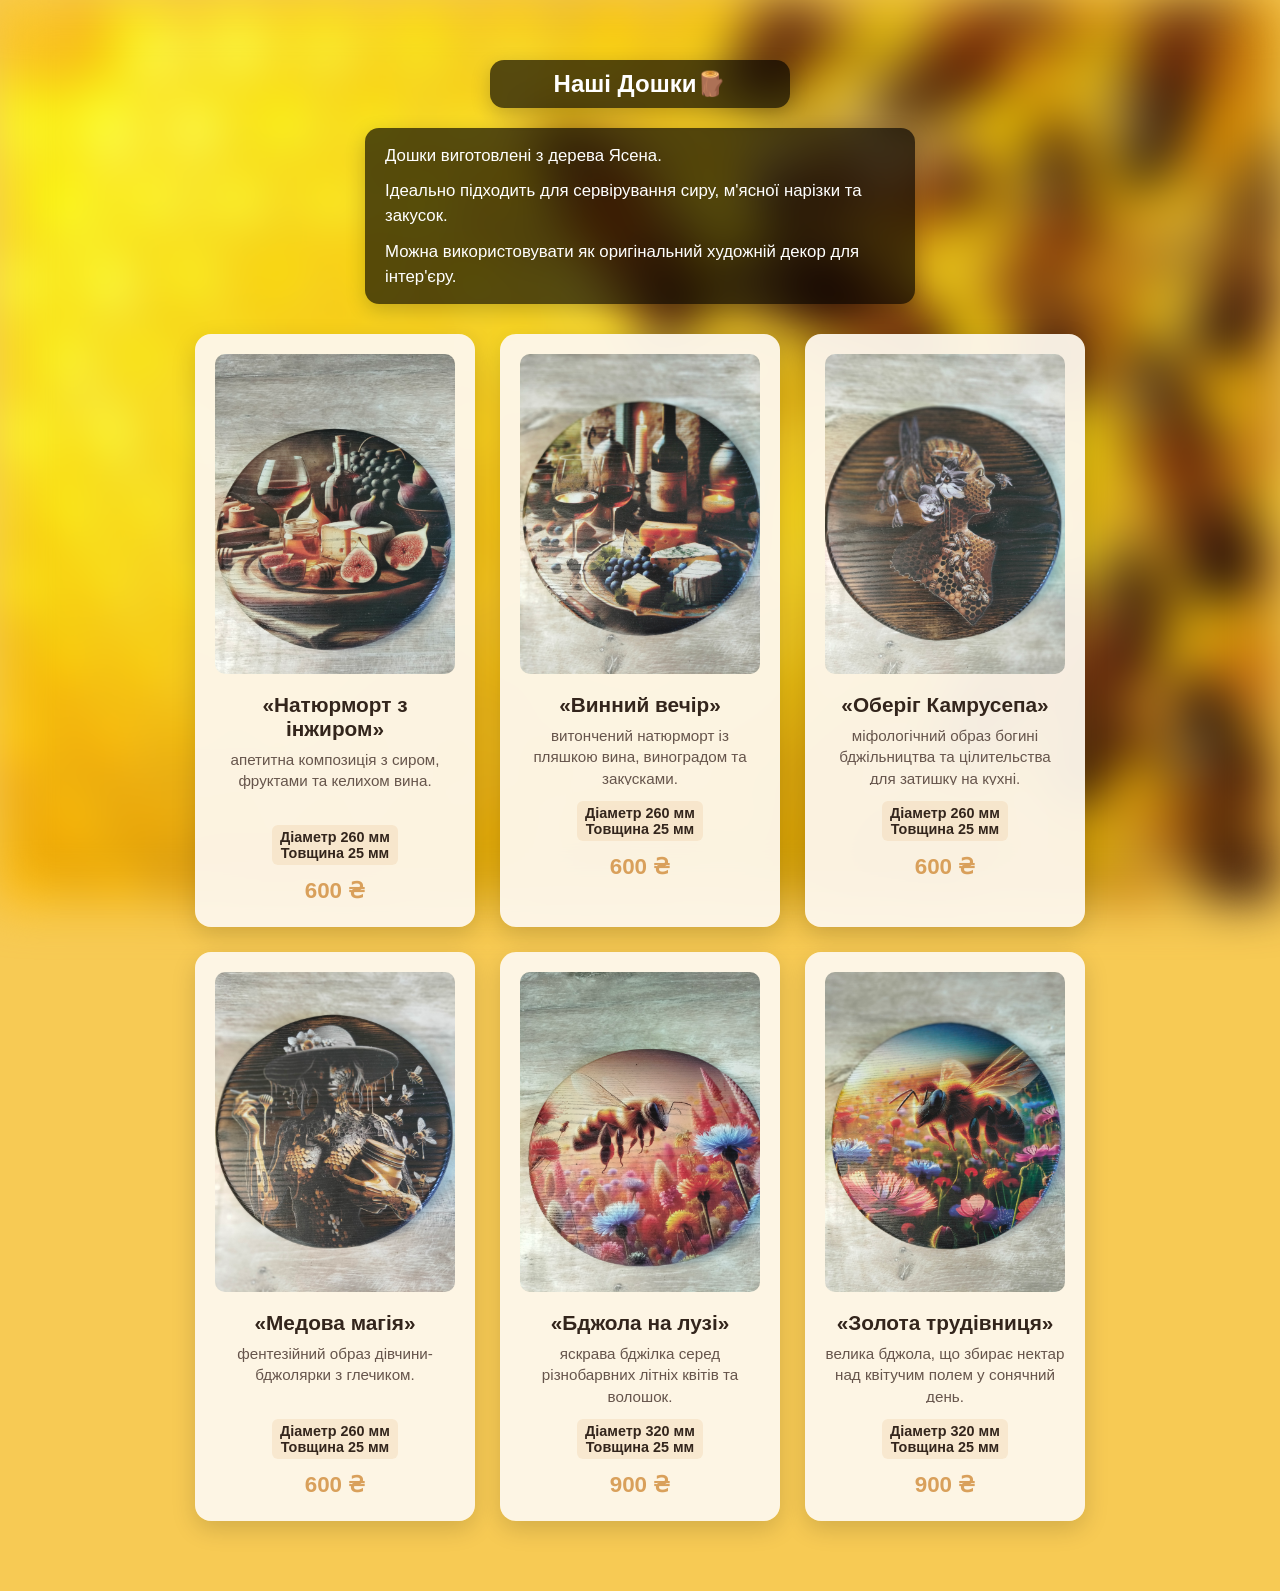
==== commit 69abc5e4: "Add files via upload" ====
--- a/doshchechky.html
+++ b/doshchechky.html
@@ -3,7 +3,7 @@
 <head>
     <meta charset="UTF-8">
     <meta name="viewport" content="width=device-width, initial-scale=1.0">
-    <title>Дощечки</title>
+    <title>Дошки</title>
     <link rel="stylesheet" href="style.css">
 </head>
 <!-- Клас page-doshchechky підтягне правильний фон та заголовок -->
@@ -14,7 +14,7 @@
         
         <!-- Заголовок сторінки -->
         <div class="title-container" style="margin: 20px auto;">
-            <h1>Наші Дощечки🪵</h1>
+            <h1>Наші Дошки🪵</h1>
         </div>
 
 
